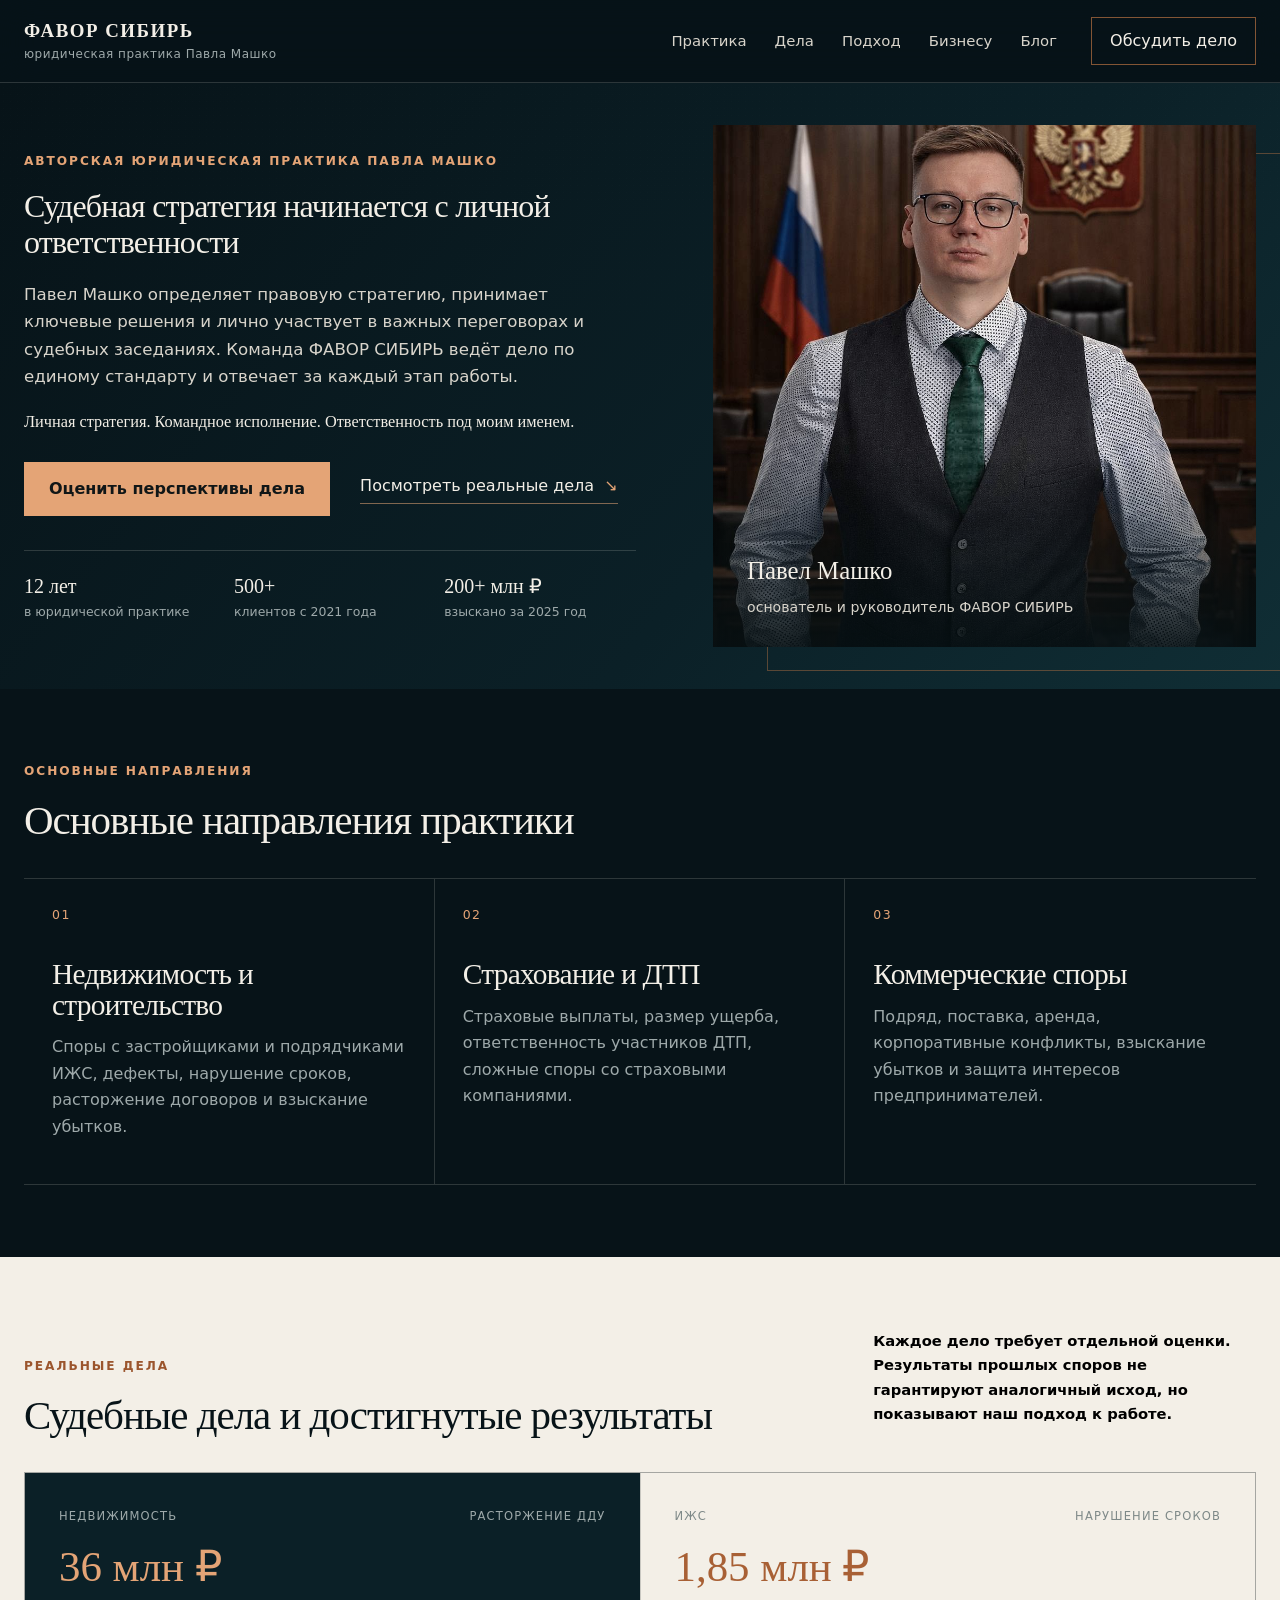
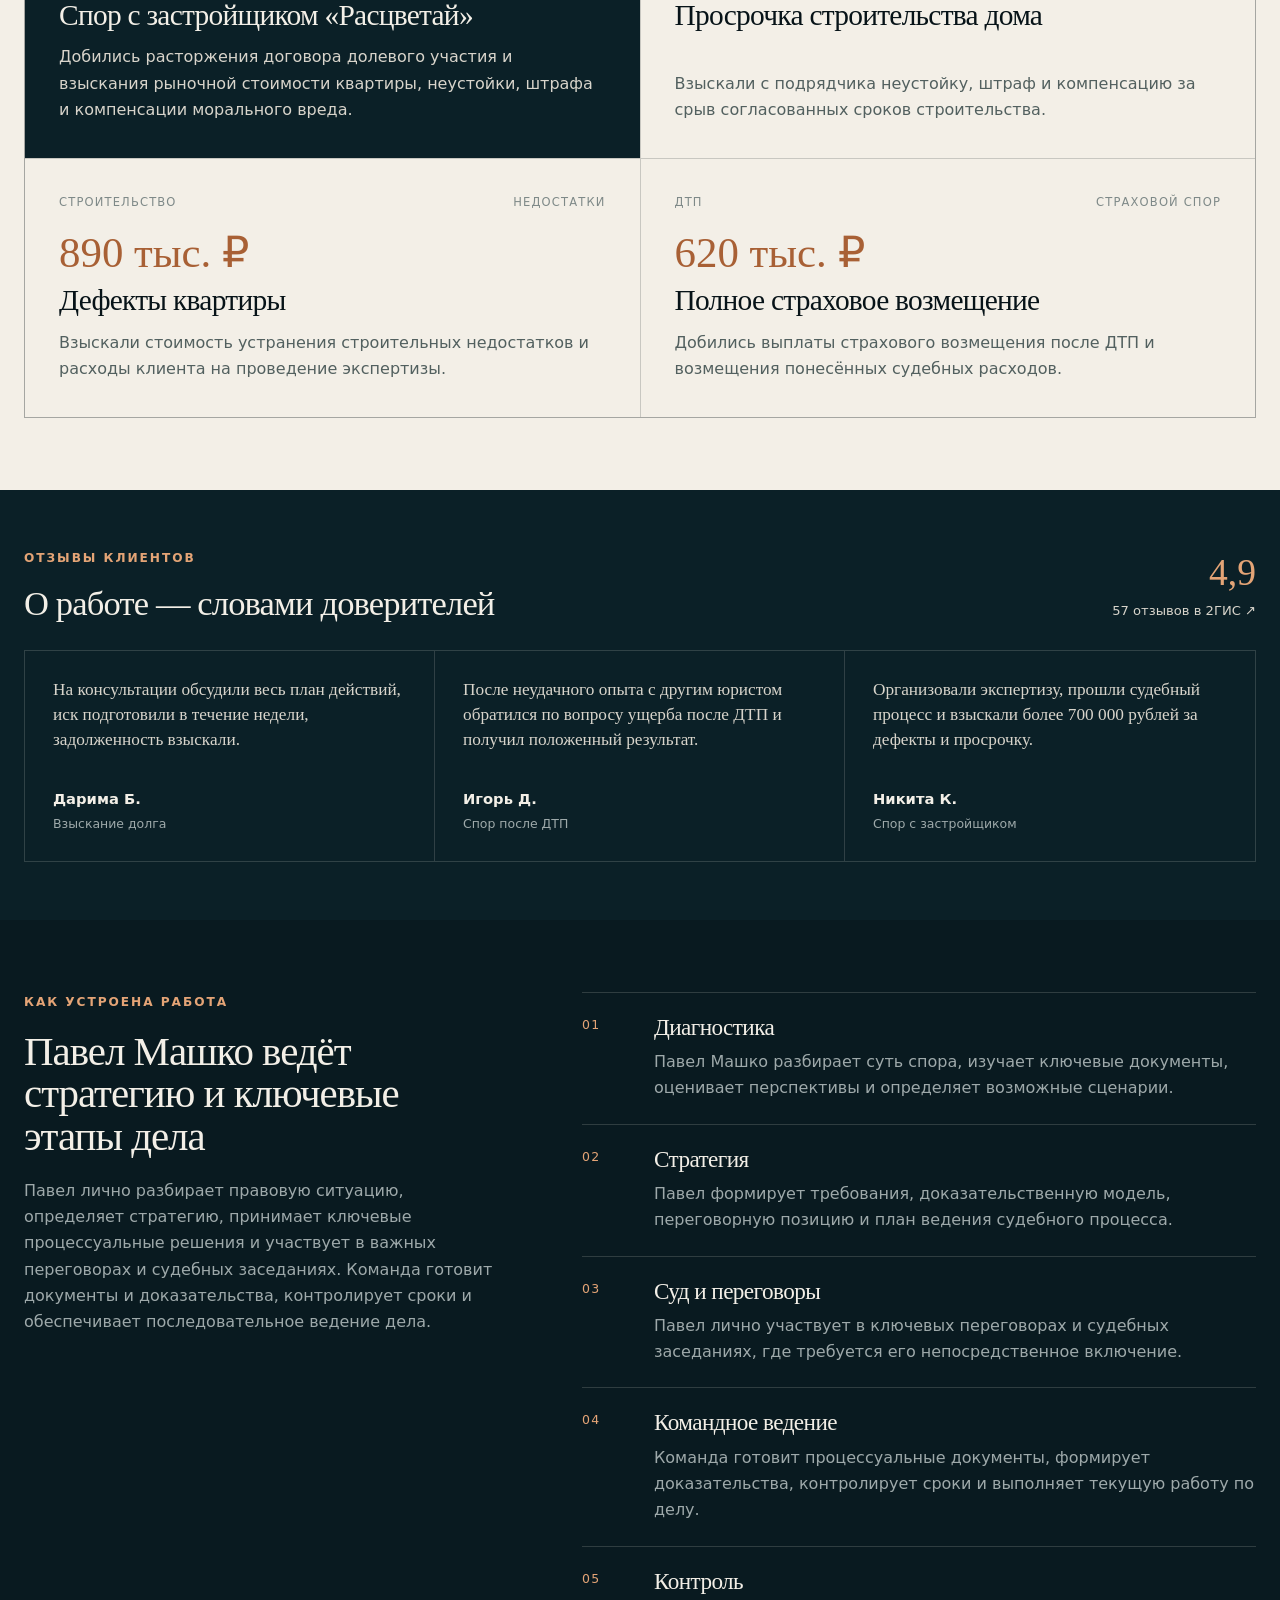
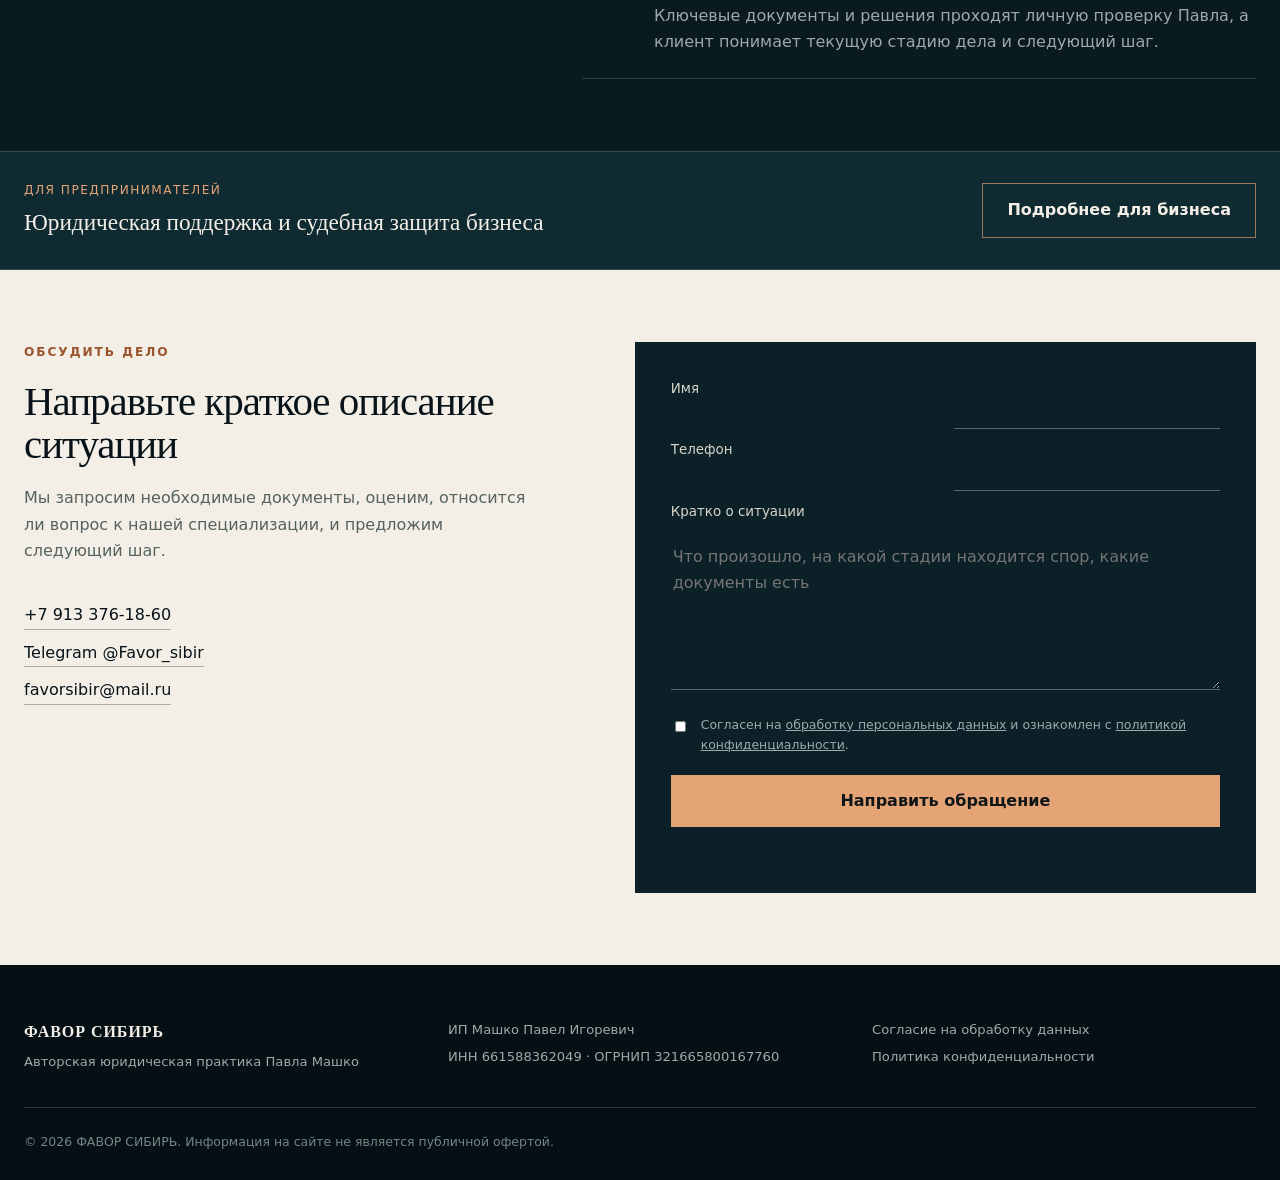
==== index.html @ e91eadd4 "Add files via upload" ====
<!doctype html>
<html lang="ru">
<head>
  <meta charset="utf-8">
  <meta name="viewport" content="width=device-width, initial-scale=1">
  <title>ФАВОР СИБИРЬ — авторская юридическая практика Павла Машко</title>
  <meta name="description" content="Авторская юридическая практика Павла Машко. Споры в сфере недвижимости и строительства, страхования и ДТП, коммерческие и арбитражные споры.">
  <meta name="theme-color" content="#081419">
  <link rel="icon" type="image/png" sizes="32x32" href="favicon-32x32.png">
  <link rel="stylesheet" href="styles.css?v=5">
</head>
<body>
  <a class="skip-link" href="#main">Перейти к содержанию</a>
  <header class="site-header" id="top">
    <div class="shell header-inner">
      <a class="brand" href="#top" aria-label="ФАВОР СИБИРЬ — на главную">
        <span class="brand-name">ФАВОР СИБИРЬ</span>
        <span class="brand-subtitle">юридическая практика Павла Машко</span>
      </a>
      <button class="menu-button" type="button" aria-expanded="false" aria-controls="site-nav">Меню</button>
      <nav class="site-nav" id="site-nav" aria-label="Основная навигация">
        <a href="#practice">Практика</a>
        <a href="#cases">Дела</a>
        <a href="#approach">Подход</a>
        <a href="business.html">Бизнесу</a>
        <a href="https://t.me/pavelmashko" target="_blank" rel="noreferrer">Блог</a>
      </nav>
      <a class="header-contact" href="#contact">Обсудить дело</a>
    </div>
  </header>

  <main id="main">
    <section class="hero">
      <div class="shell hero-grid">
        <div class="hero-copy reveal">
          <p class="eyebrow">Авторская юридическая практика Павла Машко</p>
          <h1>Судебная стратегия начинается с личной ответственности</h1>
          <p class="hero-lead">Павел Машко определяет правовую стратегию, принимает ключевые решения и лично участвует в важных переговорах и судебных заседаниях. Команда ФАВОР СИБИРЬ ведёт дело по единому стандарту и отвечает за каждый этап работы.</p>
          <p class="hero-formula">Личная стратегия. Командное исполнение. Ответственность под моим именем.</p>
          <div class="hero-actions">
            <a class="button button-primary" href="#contact">Оценить перспективы дела</a>
            <a class="text-link" href="#cases">Посмотреть реальные дела <span aria-hidden="true">↘</span></a>
          </div>
          <div class="hero-facts" aria-label="Показатели практики">
            <span><strong>12 лет</strong> в юридической практике</span>
            <span><strong>500+</strong> клиентов с 2021 года</span>
            <span><strong>200+ млн ₽</strong> взыскано за 2025 год</span>
          </div>
        </div>
        <figure class="hero-portrait reveal">
          <img src="assets/pavel-mashko.jpg" alt="Павел Машко в зале суда" width="1024" height="1536">
          <figcaption>
            <strong>Павел Машко</strong>
            <span>основатель и руководитель ФАВОР СИБИРЬ</span>
          </figcaption>
        </figure>
      </div>
    </section>

    <section class="section" id="practice">
      <div class="shell">
        <div class="section-heading reveal">
          <p class="eyebrow">Основные направления</p>
          <h2>Основные направления практики</h2>
        </div>
        <div class="practice-grid">
          <article class="practice-card reveal">
            <span class="card-number">01</span>
            <h3>Недвижимость и строительство</h3>
            <p>Споры с застройщиками и подрядчиками ИЖС, дефекты, нарушение сроков, расторжение договоров и взыскание убытков.</p>
          </article>
          <article class="practice-card reveal">
            <span class="card-number">02</span>
            <h3>Страхование и ДТП</h3>
            <p>Страховые выплаты, размер ущерба, ответственность участников ДТП, сложные споры со страховыми компаниями.</p>
          </article>
          <article class="practice-card reveal">
            <span class="card-number">03</span>
            <h3>Коммерческие споры</h3>
            <p>Подряд, поставка, аренда, корпоративные конфликты, взыскание убытков и защита интересов предпринимателей.</p>
          </article>
        </div>
      </div>
    </section>

    <section class="section cases-section" id="cases">
      <div class="shell">
        <div class="section-heading heading-row reveal">
          <div>
            <p class="eyebrow">Реальные дела</p>
            <h2>Судебные дела и достигнутые результаты</h2>
          </div>
          <p class="heading-note">Каждое дело требует отдельной оценки. Результаты прошлых споров не гарантируют аналогичный исход, но показывают наш подход к работе.</p>
        </div>
        <div class="cases-grid">
          <article class="case-card case-card-featured reveal">
            <div class="case-topline"><span>Недвижимость</span><span>Расторжение ДДУ</span></div>
            <div class="case-result">36 млн ₽</div>
            <h3>Спор с застройщиком «Расцветай»</h3>
            <p>Добились расторжения договора долевого участия и взыскания рыночной стоимости квартиры, неустойки, штрафа и компенсации морального вреда.</p>
          </article>
          <article class="case-card reveal">
            <div class="case-topline"><span>ИЖС</span><span>Нарушение сроков</span></div>
            <div class="case-result">1,85 млн ₽</div>
            <h3>Просрочка строительства дома</h3>
            <p>Взыскали с подрядчика неустойку, штраф и компенсацию за срыв согласованных сроков строительства.</p>
          </article>
          <article class="case-card reveal">
            <div class="case-topline"><span>Строительство</span><span>Недостатки</span></div>
            <div class="case-result">890 тыс. ₽</div>
            <h3>Дефекты квартиры</h3>
            <p>Взыскали стоимость устранения строительных недостатков и расходы клиента на проведение экспертизы.</p>
          </article>
          <article class="case-card reveal">
            <div class="case-topline"><span>ДТП</span><span>Страховой спор</span></div>
            <div class="case-result">620 тыс. ₽</div>
            <h3>Полное страховое возмещение</h3>
            <p>Добились выплаты страхового возмещения после ДТП и возмещения понесённых судебных расходов.</p>
          </article>
        </div>
      </div>
    </section>

    <section class="section reviews-section" id="reviews">
      <div class="shell">
        <div class="reviews-heading reveal">
          <div>
            <p class="eyebrow">Отзывы клиентов</p>
            <h2>О работе — словами доверителей</h2>
          </div>
          <a class="reviews-rating" href="https://2gis.ru/novosibirsk/firm/70000001056315569/tab/reviews" target="_blank" rel="noreferrer" aria-label="Посмотреть все отзывы о ФАВОР СИБИРЬ в 2ГИС">
            <strong>4,9</strong>
            <span>57 отзывов в 2ГИС ↗</span>
          </a>
        </div>
        <div class="reviews-grid">
          <article class="review-card reveal">
            <p>На консультации обсудили весь план действий, иск подготовили в течение недели, задолженность взыскали.</p>
            <footer><strong>Дарима Б.</strong><span>Взыскание долга</span></footer>
          </article>
          <article class="review-card reveal">
            <p>После неудачного опыта с другим юристом обратился по вопросу ущерба после ДТП и получил положенный результат.</p>
            <footer><strong>Игорь Д.</strong><span>Спор после ДТП</span></footer>
          </article>
          <article class="review-card reveal">
            <p>Организовали экспертизу, прошли судебный процесс и взыскали более 700 000 рублей за дефекты и просрочку.</p>
            <footer><strong>Никита К.</strong><span>Спор с застройщиком</span></footer>
          </article>
        </div>
      </div>
    </section>

    <section class="section approach-section" id="approach">
      <div class="shell approach-grid">
        <div class="section-heading sticky-heading reveal">
          <p class="eyebrow">Как устроена работа</p>
          <h2>Павел Машко ведёт стратегию и ключевые этапы дела</h2>
          <p>Павел лично разбирает правовую ситуацию, определяет стратегию, принимает ключевые процессуальные решения и участвует в важных переговорах и судебных заседаниях. Команда готовит документы и доказательства, контролирует сроки и обеспечивает последовательное ведение дела.</p>
        </div>
        <ol class="steps-list">
          <li class="reveal">
            <span>01</span>
            <div><h3>Диагностика</h3><p>Павел Машко разбирает суть спора, изучает ключевые документы, оценивает перспективы и определяет возможные сценарии.</p></div>
          </li>
          <li class="reveal">
            <span>02</span>
            <div><h3>Стратегия</h3><p>Павел формирует требования, доказательственную модель, переговорную позицию и план ведения судебного процесса.</p></div>
          </li>
          <li class="reveal">
            <span>03</span>
            <div><h3>Суд и переговоры</h3><p>Павел лично участвует в ключевых переговорах и судебных заседаниях, где требуется его непосредственное включение.</p></div>
          </li>
          <li class="reveal">
            <span>04</span>
            <div><h3>Командное ведение</h3><p>Команда готовит процессуальные документы, формирует доказательства, контролирует сроки и выполняет текущую работу по делу.</p></div>
          </li>
          <li class="reveal">
            <span>05</span>
            <div><h3>Контроль</h3><p>Ключевые документы и решения проходят личную проверку Павла, а клиент понимает текущую стадию дела и следующий шаг.</p></div>
          </li>
        </ol>
      </div>
    </section>

    <aside class="business-strip" id="business">
      <div class="shell business-strip-inner reveal">
        <div><span>Для предпринимателей</span><strong>Юридическая поддержка и судебная защита бизнеса</strong></div>
        <a class="button button-outline" href="business.html">Подробнее для бизнеса</a>
      </div>
    </aside>

    <section class="section contact-section" id="contact">
      <div class="shell contact-grid">
        <div class="contact-copy reveal">
          <p class="eyebrow">Обсудить дело</p>
          <h2>Направьте краткое описание ситуации</h2>
          <p>Мы запросим необходимые документы, оценим, относится ли вопрос к нашей специализации, и предложим следующий шаг.</p>
          <div class="direct-contacts">
            <a href="tel:+79133761860">+7 913 376-18-60</a>
            <a href="https://t.me/Favor_sibir" target="_blank" rel="noreferrer">Telegram @Favor_sibir</a>
            <a href="mailto:favorsibir@mail.ru">favorsibir@mail.ru</a>
          </div>
        </div>
        <form class="contact-form reveal" id="contact-form">
          <label for="name">Имя</label>
          <input id="name" name="name" autocomplete="name" required>
          <label for="phone">Телефон</label>
          <input id="phone" name="phone" type="tel" autocomplete="tel" required>
          <label for="message">Кратко о ситуации</label>
          <textarea id="message" name="message" rows="5" required placeholder="Что произошло, на какой стадии находится спор, какие документы есть"></textarea>
          <label class="consent"><input id="consent" type="checkbox" required><span>Согласен на <a href="privacy.html" target="_blank">обработку персональных данных</a> и ознакомлен с <a href="privacy2.html" target="_blank">политикой конфиденциальности</a>.</span></label>
          <button class="button button-primary" type="submit">Направить обращение</button>
          <p class="form-status" id="form-status" role="status" aria-live="polite"></p>
        </form>
      </div>
    </section>
  </main>

  <footer class="site-footer">
    <div class="shell footer-grid">
      <div><strong>ФАВОР СИБИРЬ</strong><span>Авторская юридическая практика Павла Машко</span></div>
      <div><span>ИП Машко Павел Игоревич</span><span>ИНН 661588362049 · ОГРНИП 321665800167760</span></div>
      <div><a href="privacy.html">Согласие на обработку данных</a><a href="privacy2.html">Политика конфиденциальности</a></div>
    </div>
    <div class="shell footer-bottom">© 2026 ФАВОР СИБИРЬ. Информация на сайте не является публичной офертой.</div>
  </footer>
  <script src="script.js"></script>
</body>
</html>
---- styles.css ----
:root {
  --ink: #071318;
  --ink-2: #0b2027;
  --panel: #102a31;
  --panel-soft: #14343c;
  --paper: #f3efe7;
  --paper-soft: #d8d4cb;
  --muted: #9ea9aa;
  --copper: #c77a45;
  --copper-light: #e4a476;
  --line: rgba(243, 239, 231, .16);
  --max: 1240px;
  --serif: Georgia, 'Times New Roman', serif;
  --sans: Inter, ui-sans-serif, system-ui, -apple-system, BlinkMacSystemFont, 'Segoe UI', sans-serif;
}

* { box-sizing: border-box; }
html { scroll-behavior: smooth; }
body {
  margin: 0;
  color: var(--paper);
  background: var(--ink);
  font-family: var(--sans);
  font-size: 16px;
  line-height: 1.65;
  -webkit-font-smoothing: antialiased;
}
body::before {
  content: '';
  position: fixed;
  inset: 0;
  pointer-events: none;
  opacity: .2;
  background-image: radial-gradient(rgba(255,255,255,.09) .6px, transparent .6px);
  background-size: 7px 7px;
  mask-image: linear-gradient(to bottom, black, transparent 60%);
}
a { color: inherit; }
img { display: block; max-width: 100%; }
button, input, textarea { font: inherit; }
.shell { width: min(var(--max), calc(100% - 48px)); margin-inline: auto; }
.skip-link { position: fixed; left: 16px; top: -60px; z-index: 100; background: var(--paper); color: var(--ink); padding: 10px 14px; }
.skip-link:focus { top: 16px; }

.site-header {
  position: sticky;
  top: 0;
  z-index: 50;
  background: rgba(7, 19, 24, .88);
  border-bottom: 1px solid var(--line);
  backdrop-filter: blur(18px);
}
.header-inner { min-height: 82px; display: flex; align-items: center; gap: 34px; }
.brand { display: grid; text-decoration: none; line-height: 1.1; margin-right: auto; }
.brand-name { font-family: var(--serif); font-size: 1.18rem; font-weight: 700; letter-spacing: .08em; }
.brand-subtitle { margin-top: 7px; color: var(--muted); font-size: .75rem; letter-spacing: .04em; }
.site-nav { display: flex; align-items: center; gap: 28px; }
.site-nav a { color: var(--paper-soft); text-decoration: none; font-size: .93rem; transition: color .2s ease; }
.site-nav a:hover, .site-nav a:focus-visible { color: var(--copper-light); }
.header-contact { text-decoration: none; color: var(--paper); border: 1px solid rgba(199,122,69,.65); padding: 10px 18px; transition: background .2s ease; }
.header-contact:hover { background: var(--copper); }
.menu-button { display: none; border: 1px solid var(--line); color: var(--paper); background: transparent; padding: 8px 12px; }

.hero { padding: 42px 0; overflow: hidden; background: linear-gradient(130deg, #071318 0%, #0b2027 62%, #102e35 100%); }
.hero-grid { display: grid; grid-template-columns: minmax(0, 1.06fr) minmax(370px, .94fr); gap: clamp(42px, 6vw, 84px); align-items: center; }
.hero-copy { padding: 22px 0; }
.eyebrow { margin: 0 0 18px; color: var(--copper-light); font-size: .76rem; font-weight: 700; letter-spacing: .16em; text-transform: uppercase; }
h1, h2, h3 { margin-top: 0; font-family: var(--serif); font-weight: 500; line-height: 1.04; letter-spacing: -.025em; }
h1 { margin-bottom: 20px; font-size: clamp(1.95rem, 2.5vw, 2.6rem); line-height: 1.12; max-width: 650px; }
h2 { margin-bottom: 20px; font-size: clamp(2rem, 3.2vw, 3.25rem); }
h3 { margin-bottom: 14px; font-size: clamp(1.55rem, 2.3vw, 2.15rem); }
p { margin-top: 0; }
.hero-lead { max-width: 680px; margin-bottom: 18px; color: var(--paper-soft); font-size: 1.04rem; }
.hero-formula { max-width: 680px; margin-bottom: 26px; color: var(--paper); font-family: var(--serif); font-size: 1.02rem; }
.hero-actions { display: flex; align-items: center; gap: 30px; flex-wrap: wrap; }
.button { display: inline-flex; align-items: center; justify-content: center; min-height: 52px; padding: 13px 24px; border: 1px solid transparent; text-decoration: none; font-weight: 700; cursor: pointer; transition: transform .2s ease, background .2s ease, border-color .2s ease; }
.button:hover { transform: translateY(-2px); }
.button-primary { color: #101617; background: var(--copper-light); }
.button-primary:hover { background: #f0b88e; }
.text-link { display: inline-flex; align-items: center; gap: 10px; color: var(--paper); text-decoration: none; border-bottom: 1px solid rgba(228,164,118,.55); padding-bottom: 4px; }
.text-link span { color: var(--copper-light); }
.hero-portrait { position: relative; margin: 0; min-height: 520px; height: 58vh; max-height: 620px; }
.hero-portrait::before { content: ''; position: absolute; inset: 28px -30px -24px 54px; border: 1px solid rgba(199,122,69,.42); }
.hero-portrait img { position: absolute; inset: 0; width: 100%; height: 100%; object-fit: cover; object-position: center 18%; filter: saturate(.82) contrast(1.03); }
.hero-portrait::after { content: ''; position: absolute; inset: 0; background: linear-gradient(to top, rgba(5,15,18,.9), transparent 38%); }
.hero-portrait figcaption { position: absolute; z-index: 2; left: 34px; right: 34px; bottom: 28px; display: grid; gap: 4px; }
.hero-portrait figcaption strong { font-family: var(--serif); font-size: 1.55rem; font-weight: 500; }
.hero-portrait figcaption span { color: var(--paper-soft); font-size: .88rem; }
.hero-facts { display: grid; grid-template-columns: repeat(3, 1fr); gap: 18px; margin-top: 34px; padding-top: 22px; border-top: 1px solid var(--line); }
.hero-facts span { color: var(--muted); font-size: .78rem; line-height: 1.35; }
.hero-facts strong { display: block; margin-bottom: 4px; color: var(--paper); font-family: var(--serif); font-size: 1.25rem; font-weight: 500; }
.evidence-bar { position: relative; z-index: 3; display: grid; grid-template-columns: repeat(4, 1fr); border-top: 1px solid var(--line); border-bottom: 1px solid var(--line); background: rgba(7,19,24,.75); }
.evidence-bar div { padding: 26px 28px; border-right: 1px solid var(--line); }
.evidence-bar div:last-child { border-right: 0; }
.evidence-bar strong, .evidence-bar span { display: block; }
.evidence-bar strong { margin-bottom: 5px; color: var(--paper); font-family: var(--serif); font-size: 1.5rem; font-weight: 500; }
.evidence-bar span { color: var(--muted); font-size: .84rem; }

.section { padding: 72px 0; scroll-margin-top: 80px; }
.section-heading { max-width: 850px; margin-bottom: 36px; }
.section-heading > p:last-child { max-width: 670px; color: var(--paper-soft); }
.practice-grid { display: grid; grid-template-columns: repeat(3, 1fr); border-top: 1px solid var(--line); border-bottom: 1px solid var(--line); }
.practice-card { min-height: 235px; padding: 26px 28px 28px; border-right: 1px solid var(--line); }
.practice-card:last-child { border-right: 0; }
.practice-card:hover { background: rgba(20,52,60,.46); }
.card-number { display: block; margin-bottom: 34px; color: var(--copper-light); font-size: .78rem; letter-spacing: .12em; }
.practice-card p { color: var(--muted); }

.cases-section { background: var(--paper); color: var(--ink); }
.cases-section .eyebrow { color: #9b552d; }
.heading-row { max-width: none; display: grid; grid-template-columns: 1.35fr .65fr; gap: 54px; align-items: end; }
.heading-row h2 { margin-bottom: 0; }
.cases-section .heading-row p.heading-note {
  margin-bottom: 10px;
  color: #000 !important;
  opacity: 1;
  font-size: .92rem;
  font-weight: 600;
}
.cases-grid { display: grid; grid-template-columns: repeat(2, 1fr); gap: 1px; background: rgba(7,19,24,.18); border: 1px solid rgba(7,19,24,.18); }
.case-card { min-height: 250px; padding: 34px; background: var(--paper); color: var(--ink); display: flex; flex-direction: column; }
.case-card-featured { background: var(--ink-2); color: var(--paper); }
.case-topline { display: flex; justify-content: space-between; gap: 18px; margin-bottom: 21px; color: #7e8988; font-size: .72rem; letter-spacing: .1em; text-transform: uppercase; }
.case-card-featured .case-topline { color: var(--muted); }
.case-result { margin-bottom: 12px; color: #a86035; font-family: var(--serif); font-size: clamp(2.15rem, 3.35vw, 3.5rem); line-height: .95; }
.case-card-featured .case-result { color: var(--copper-light); }
.case-card h3 { max-width: 520px; }
.case-card p { max-width: 620px; margin-top: auto; margin-bottom: 0; color: #52605f; }
.case-card-featured p { color: var(--paper-soft); }

.reviews-section { padding: 58px 0; background: var(--ink-2); }
.reviews-heading { display: flex; align-items: end; justify-content: space-between; gap: 40px; margin-bottom: 28px; }
.reviews-heading h2 { margin-bottom: 0; font-size: clamp(1.9rem, 2.7vw, 2.75rem); }
.reviews-rating { flex: 0 0 auto; display: grid; justify-items: end; text-decoration: none; }
.reviews-rating strong { color: var(--copper-light); font-family: var(--serif); font-size: 2.35rem; font-weight: 500; line-height: 1; }
.reviews-rating span { margin-top: 8px; color: var(--paper-soft); font-size: .82rem; }
.reviews-grid { display: grid; grid-template-columns: repeat(3, 1fr); border: 1px solid var(--line); }
.review-card { min-height: 210px; display: flex; flex-direction: column; padding: 26px 28px; border-right: 1px solid var(--line); }
.review-card:last-child { border-right: 0; }
.review-card > p { margin-bottom: 28px; color: var(--paper-soft); font-family: var(--serif); font-size: 1.08rem; line-height: 1.45; }
.review-card footer { display: grid; gap: 3px; margin-top: auto; }
.review-card footer strong { font-size: .92rem; }
.review-card footer span { color: var(--muted); font-size: .78rem; }

.approach-section { background: #091a20; }
.approach-grid { display: grid; grid-template-columns: .82fr 1.18fr; gap: clamp(50px, 7vw, 100px); align-items: start; }
.sticky-heading { position: sticky; top: 130px; margin-bottom: 0; }
.sticky-heading p:last-child { color: var(--muted); }
.steps-list { list-style: none; margin: 0; padding: 0; border-top: 1px solid var(--line); }
.steps-list li { display: grid; grid-template-columns: 52px 1fr; gap: 20px; padding: 22px 0; border-bottom: 1px solid var(--line); }
.steps-list > li > span { color: var(--copper-light); font-size: .78rem; letter-spacing: .1em; }
.steps-list h3 { margin-bottom: 10px; }
.steps-list p { margin-bottom: 0; color: var(--muted); }
.steps-list h3 { font-size: 1.45rem; }

.business-strip { border-top: 1px solid var(--line); border-bottom: 1px solid var(--line); background: var(--panel); }
.business-strip-inner { display: flex; align-items: center; justify-content: space-between; gap: 34px; padding-block: 28px; }
.business-strip-inner > div { display: grid; gap: 3px; }
.business-strip-inner span { color: var(--copper-light); font-size: .76rem; letter-spacing: .12em; text-transform: uppercase; }
.business-strip-inner strong { font-family: var(--serif); font-size: 1.45rem; font-weight: 500; }
.button-outline { border-color: rgba(228,164,118,.65); color: var(--paper); background: transparent; }
.button-outline:hover { background: var(--copper); }

.standards-section { padding-top: 0; background: #091a20; }
.standards-card { display: grid; grid-template-columns: 1fr 1fr; gap: 80px; padding: 64px; background: var(--copper); color: #111a1b; }
.standards-card .eyebrow { color: #422213; }
.standards-card h2 { margin-bottom: 0; font-size: clamp(2.3rem, 3.8vw, 4.1rem); }
.standards-list p { display: grid; grid-template-columns: 44px 1fr; gap: 18px; padding: 20px 0; margin: 0; border-bottom: 1px solid rgba(17,26,27,.28); }
.standards-list span { font-size: .76rem; font-weight: 800; }

.business-preview { background: linear-gradient(115deg, #102a31, #071318); }
.business-grid { display: grid; grid-template-columns: 1fr 1fr; gap: 90px; align-items: end; }
.business-grid h2 { margin-bottom: 0; }
.business-grid p { color: var(--paper-soft); font-size: 1.08rem; }
.business-grid .text-link { margin-top: 16px; }

.fee-section { border-bottom: 1px solid var(--line); }
.fee-grid { display: grid; grid-template-columns: .8fr 1.2fr; gap: 100px; }
.fee-grid .section-heading { margin-bottom: 0; }
.fee-copy { max-width: 700px; color: var(--paper-soft); font-size: 1.08rem; }
.fee-copy .muted { color: var(--muted); font-size: .94rem; }

.contact-section { background: var(--paper); color: var(--ink); }
.contact-section .eyebrow { color: #9b552d; }
.contact-grid { display: grid; grid-template-columns: .9fr 1.1fr; gap: clamp(50px, 8vw, 110px); }
.contact-copy > p:not(.eyebrow) { max-width: 520px; color: #566260; }
.direct-contacts { display: grid; gap: 10px; margin-top: 38px; }
.direct-contacts a { width: fit-content; text-decoration: none; border-bottom: 1px solid rgba(7,19,24,.3); }
.contact-form { display: grid; grid-template-columns: 1fr 1fr; gap: 10px 18px; padding: 36px; color: var(--paper); background: var(--ink-2); }
.contact-form label { font-size: .84rem; color: var(--paper-soft); }
.contact-form label[for='message'], .contact-form textarea, .consent, .contact-form button, .form-status { grid-column: 1 / -1; }
.contact-form input:not([type='checkbox']), .contact-form textarea { width: 100%; color: var(--paper); background: transparent; border: 0; border-bottom: 1px solid rgba(243,239,231,.34); border-radius: 0; padding: 11px 2px 13px; outline: none; }
.contact-form input:focus, .contact-form textarea:focus { border-color: var(--copper-light); }
.contact-form textarea { resize: vertical; }
.consent { display: grid; grid-template-columns: 18px 1fr; gap: 12px; align-items: start; margin: 15px 0 9px; }
.consent input { margin-top: 5px; accent-color: var(--copper); }
.consent span { color: var(--muted); font-size: .78rem; }
.contact-form .button { border: 0; }
.form-status { min-height: 1.4em; margin: 0; color: var(--copper-light); font-size: .86rem; }

.site-footer { padding: 54px 0 28px; background: #041014; }
.footer-grid { display: grid; grid-template-columns: 1fr 1fr 1fr; gap: 40px; padding-bottom: 34px; }
.footer-grid > div { display: grid; align-content: start; gap: 6px; }
.footer-grid strong { font-family: var(--serif); letter-spacing: .06em; }
.footer-grid span, .footer-grid a { color: var(--muted); font-size: .82rem; text-decoration: none; }
.footer-grid a:hover { color: var(--paper); }
.footer-bottom { padding-top: 24px; border-top: 1px solid var(--line); color: #778486; font-size: .78rem; }

.business-hero { padding: 42px 0; overflow: hidden; background: linear-gradient(135deg, #071318, #12353d); }
.business-hero-grid { display: grid; grid-template-columns: minmax(0, 1.06fr) minmax(370px, .94fr); gap: clamp(42px, 6vw, 84px); align-items: center; }
.business-hero-copy { padding: 22px 0; }
.business-hero .section-heading { max-width: 720px; margin-bottom: 28px; }
.business-hero .section-heading p:last-child { font-size: 1.13rem; }
.business-portrait img { object-position: center 22%; }
.business-services { display: grid; grid-template-columns: repeat(2, 1fr); gap: 1px; background: var(--line); border: 1px solid var(--line); }
.business-service { padding: 34px; min-height: 250px; background: var(--ink); }
.business-service p { color: var(--muted); }
.business-service .card-number { margin-bottom: 42px; }
.business-conditions { display: grid; grid-template-columns: .8fr 1.2fr; gap: 90px; }
.business-conditions-list { display: grid; gap: 1px; background: var(--line); }
.business-conditions-list p { margin: 0; padding: 23px 26px; background: var(--panel); color: var(--paper-soft); }

.reveal { opacity: 0; transform: translateY(18px); transition: opacity .6s ease, transform .6s ease; }
.reveal.visible { opacity: 1; transform: none; }
@media (prefers-reduced-motion: reduce) {
  html { scroll-behavior: auto; }
  .reveal { opacity: 1; transform: none; transition: none; }
  .button { transition: none; }
}

@media (max-width: 1040px) {
  .site-nav { position: absolute; left: 24px; right: 24px; top: 82px; display: none; padding: 20px; background: var(--ink-2); border: 1px solid var(--line); flex-direction: column; align-items: flex-start; }
  .site-nav.open { display: flex; }
  .menu-button { display: inline-flex; }
  .header-contact { display: none; }
  .hero-grid, .business-hero-grid { grid-template-columns: 1fr .76fr; gap: 48px; }
  .hero-portrait { min-height: 500px; height: 56vh; }
  .evidence-bar { grid-template-columns: repeat(2, 1fr); }
  .evidence-bar div:nth-child(2) { border-right: 0; }
  .evidence-bar div:nth-child(-n+2) { border-bottom: 1px solid var(--line); }
  .standards-card { gap: 50px; padding: 48px; }
}

@media (max-width: 780px) {
  .shell { width: min(100% - 32px, var(--max)); }
  .header-inner { min-height: 72px; }
  .site-nav { top: 72px; left: 16px; right: 16px; }
  .brand-subtitle { display: none; }
  .hero { padding: 24px 0 38px; }
  .hero-grid, .business-hero-grid, .approach-grid, .business-grid, .fee-grid, .contact-grid, .standards-card, .heading-row, .business-conditions { grid-template-columns: 1fr; }
  .hero-copy { padding: 28px 0 12px; }
  .business-hero { padding: 24px 0 38px; }
  .business-hero-copy { padding: 28px 0 12px; }
  h1 { font-size: clamp(1.85rem, 7.5vw, 2.3rem); }
  .hero-portrait { min-height: 520px; height: 68vh; margin-top: 12px; }
  .hero-portrait::before { inset: 32px -10px -26px 34px; }
  .section { padding: 60px 0; }
  .practice-grid { grid-template-columns: 1fr; }
  .practice-card { min-height: auto; border-right: 0; border-bottom: 1px solid var(--line); }
  .practice-card:last-child { border-bottom: 0; }
  .card-number { margin-bottom: 38px; }
  .heading-row { gap: 18px; }
  .cases-grid { grid-template-columns: 1fr; }
  .case-card { min-height: 0; padding: 24px; }
  .reviews-heading { align-items: flex-start; flex-direction: column; gap: 18px; }
  .reviews-rating { justify-items: start; }
  .reviews-grid { grid-template-columns: 1fr; }
  .review-card { min-height: auto; border-right: 0; border-bottom: 1px solid var(--line); }
  .review-card:last-child { border-bottom: 0; }
  .sticky-heading { position: static; }
  .standards-card { gap: 34px; padding: 34px 26px; }
  .business-grid, .fee-grid { gap: 34px; }
  .contact-grid { gap: 46px; }
  .business-strip-inner { align-items: flex-start; flex-direction: column; }
  .footer-grid { grid-template-columns: 1fr; gap: 26px; }
  .business-services { grid-template-columns: 1fr; }
}

@media (max-width: 520px) {
  .hero-actions { align-items: stretch; flex-direction: column; gap: 20px; }
  .button { width: 100%; }
  .text-link { width: fit-content; }
  .hero-portrait { min-height: 460px; height: 64vh; }
  .hero-portrait figcaption { left: 22px; right: 22px; bottom: 20px; }
  .evidence-bar { grid-template-columns: 1fr; }
  .evidence-bar div { border-right: 0; border-bottom: 1px solid var(--line); }
  .evidence-bar div:last-child { border-bottom: 0; }
  .hero-facts { grid-template-columns: 1fr; gap: 12px; }
  .hero-facts span { padding-bottom: 10px; border-bottom: 1px solid var(--line); }
  .hero-facts span:last-child { border-bottom: 0; }
  .contact-form { grid-template-columns: 1fr; padding: 26px 20px; }
  .contact-form label, .contact-form input, .contact-form textarea { grid-column: 1 / -1; }
}
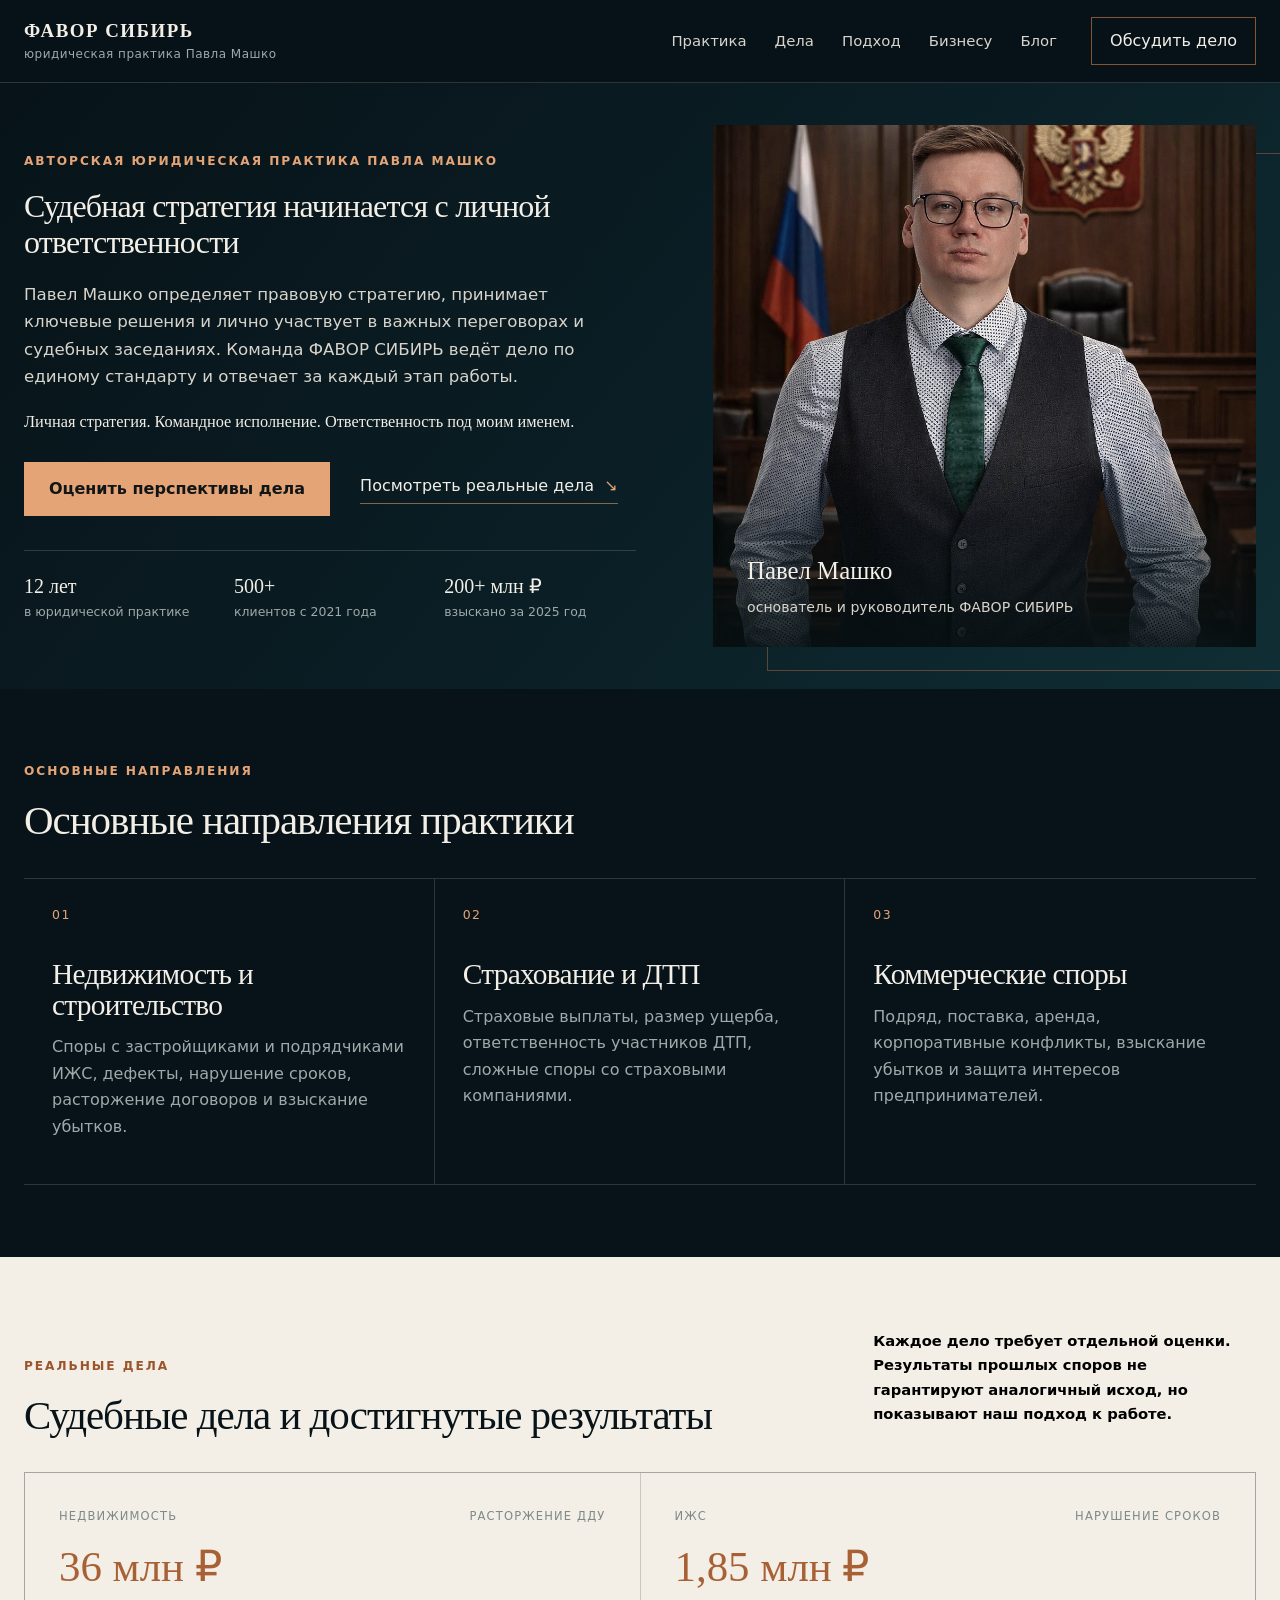
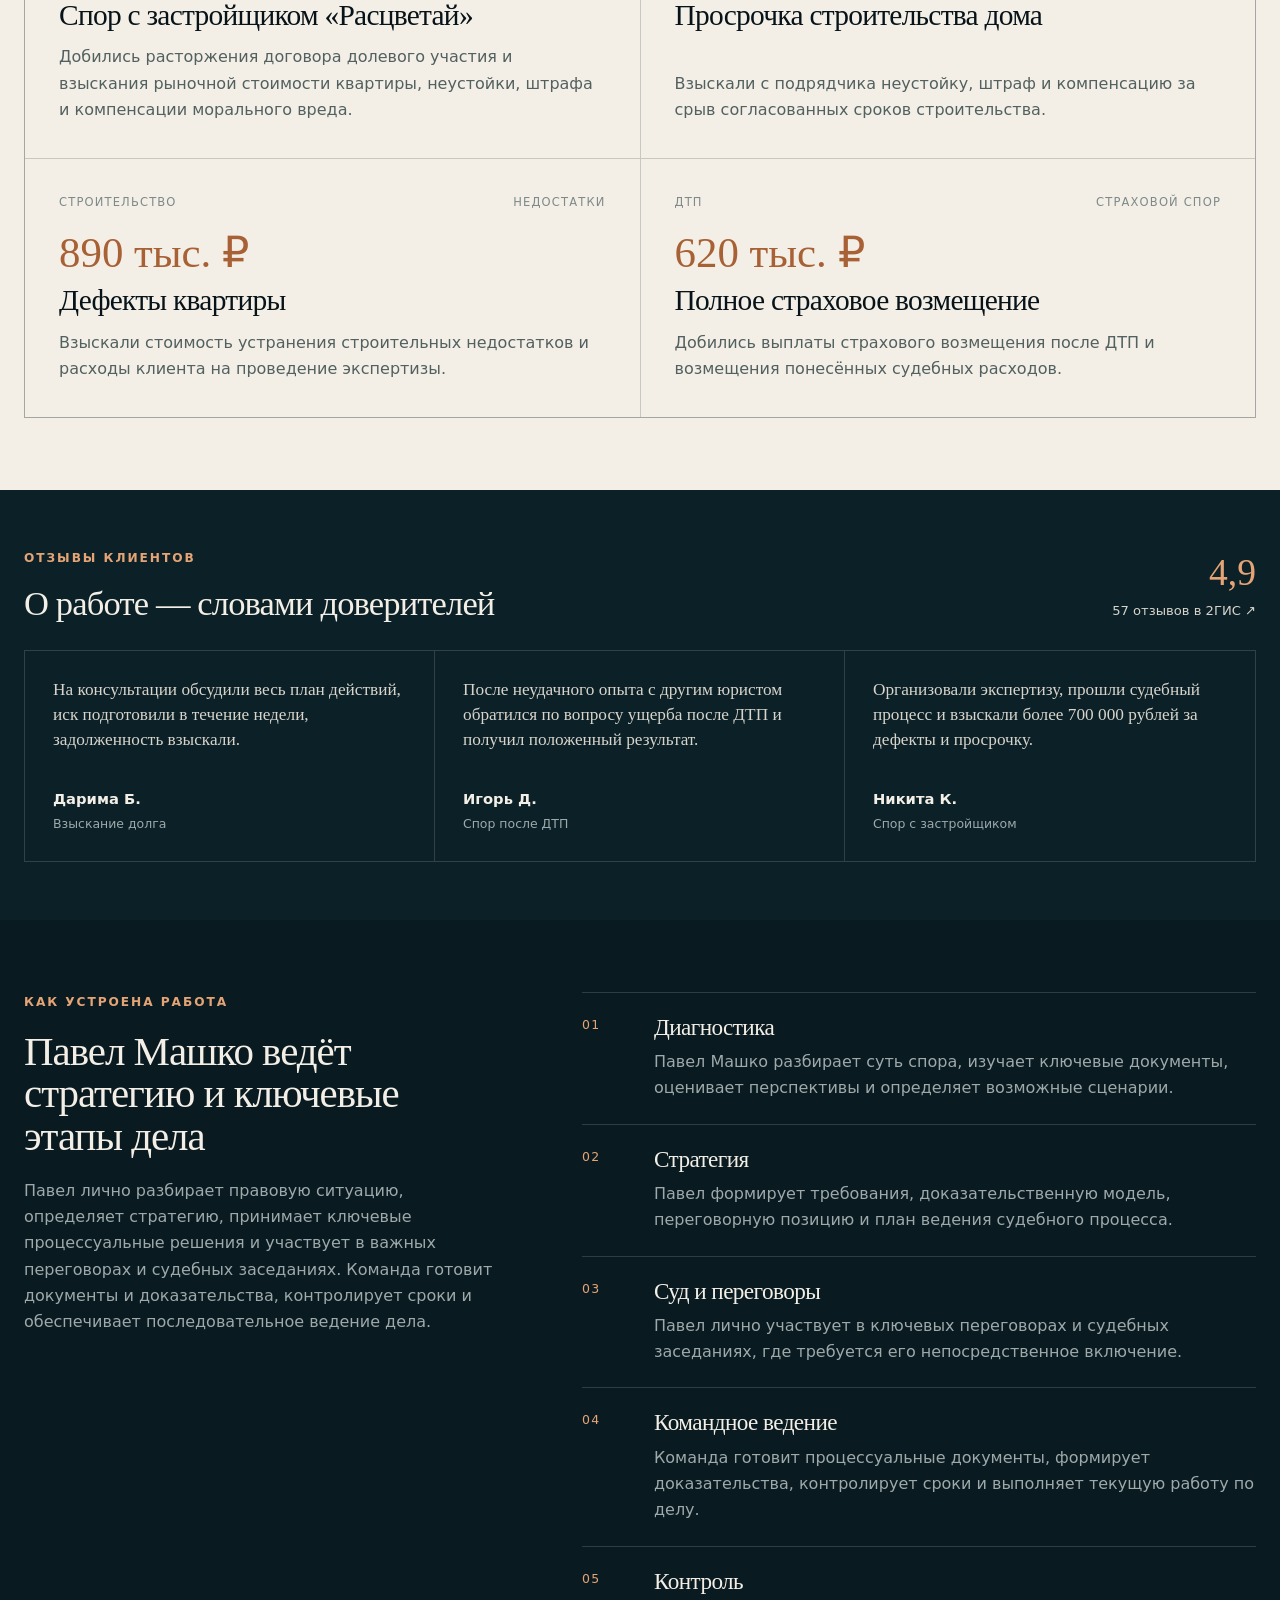
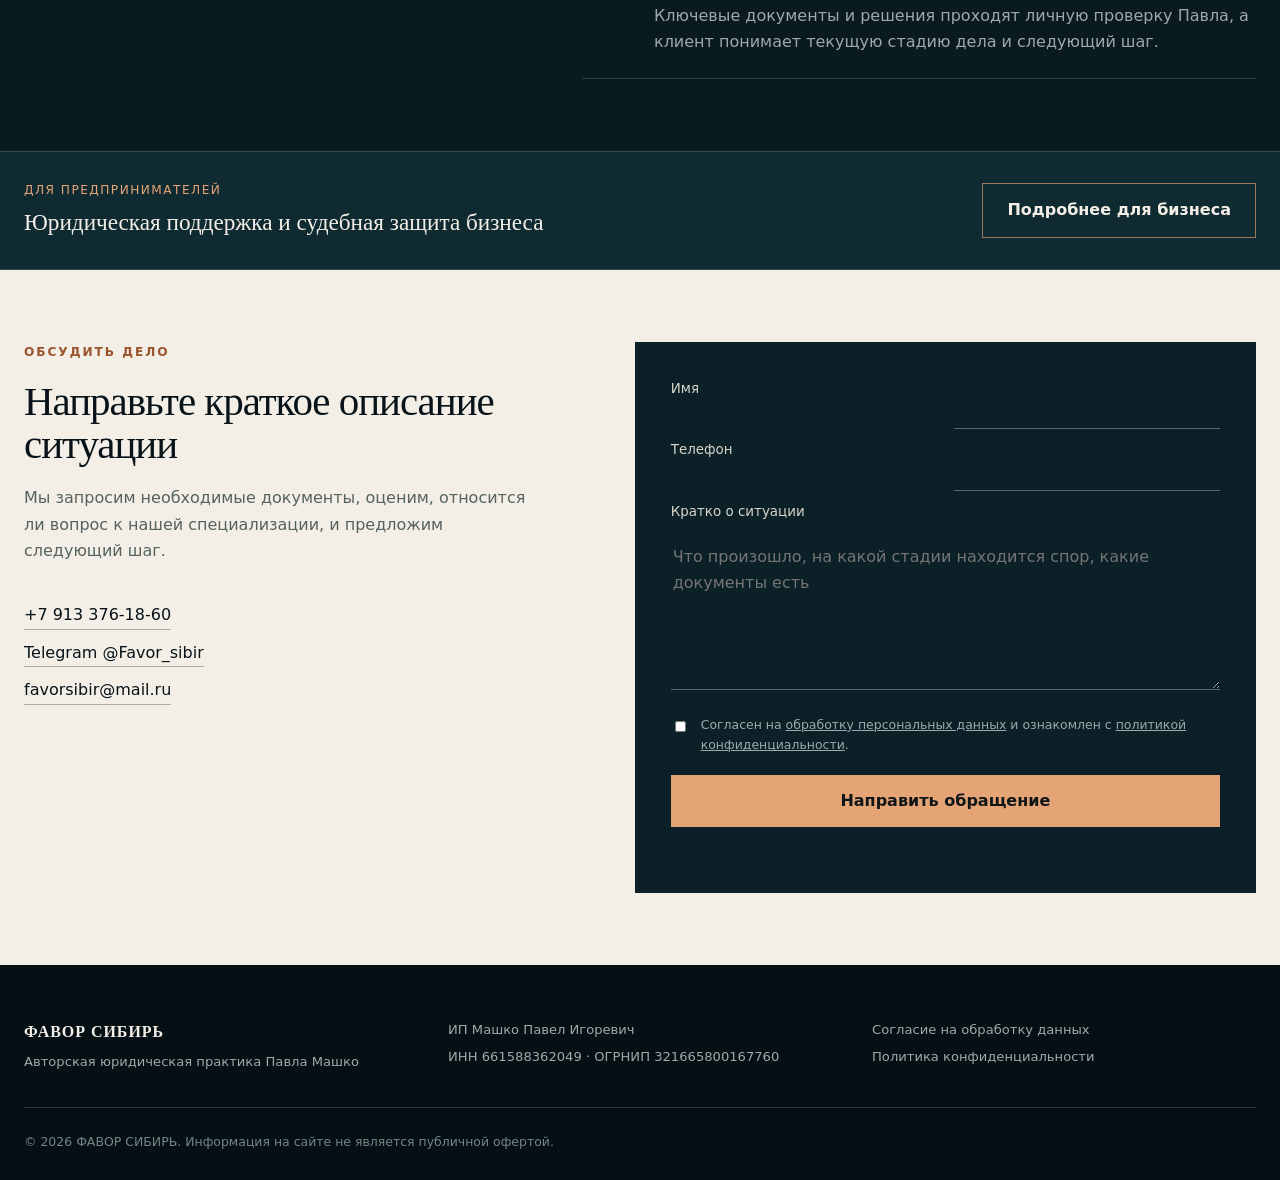
==== commit e4e25952: "Add files via upload" ====
--- a/index.html
+++ b/index.html
@@ -7,7 +7,7 @@
   <meta name="description" content="Авторская юридическая практика Павла Машко. Споры в сфере недвижимости и строительства, страхования и ДТП, коммерческие и арбитражные споры.">
   <meta name="theme-color" content="#081419">
   <link rel="icon" type="image/png" sizes="32x32" href="favicon-32x32.png">
-  <link rel="stylesheet" href="styles.css?v=5">
+  <link rel="stylesheet" href="styles.css?v=6">
 </head>
 <body>
   <a class="skip-link" href="#main">Перейти к содержанию</a>
@@ -93,7 +93,7 @@
           <p class="heading-note">Каждое дело требует отдельной оценки. Результаты прошлых споров не гарантируют аналогичный исход, но показывают наш подход к работе.</p>
         </div>
         <div class="cases-grid">
-          <article class="case-card case-card-featured reveal">
+          <article class="case-card reveal">
             <div class="case-topline"><span>Недвижимость</span><span>Расторжение ДДУ</span></div>
             <div class="case-result">36 млн ₽</div>
             <h3>Спор с застройщиком «Расцветай»</h3>
--- a/styles.css
+++ b/styles.css
@@ -119,14 +119,10 @@
 }
 .cases-grid { display: grid; grid-template-columns: repeat(2, 1fr); gap: 1px; background: rgba(7,19,24,.18); border: 1px solid rgba(7,19,24,.18); }
 .case-card { min-height: 250px; padding: 34px; background: var(--paper); color: var(--ink); display: flex; flex-direction: column; }
-.case-card-featured { background: var(--ink-2); color: var(--paper); }
 .case-topline { display: flex; justify-content: space-between; gap: 18px; margin-bottom: 21px; color: #7e8988; font-size: .72rem; letter-spacing: .1em; text-transform: uppercase; }
-.case-card-featured .case-topline { color: var(--muted); }
 .case-result { margin-bottom: 12px; color: #a86035; font-family: var(--serif); font-size: clamp(2.15rem, 3.35vw, 3.5rem); line-height: .95; }
-.case-card-featured .case-result { color: var(--copper-light); }
 .case-card h3 { max-width: 520px; }
 .case-card p { max-width: 620px; margin-top: auto; margin-bottom: 0; color: #52605f; }
-.case-card-featured p { color: var(--paper-soft); }
 
 .reviews-section { padding: 58px 0; background: var(--ink-2); }
 .reviews-heading { display: flex; align-items: end; justify-content: space-between; gap: 40px; margin-bottom: 28px; }
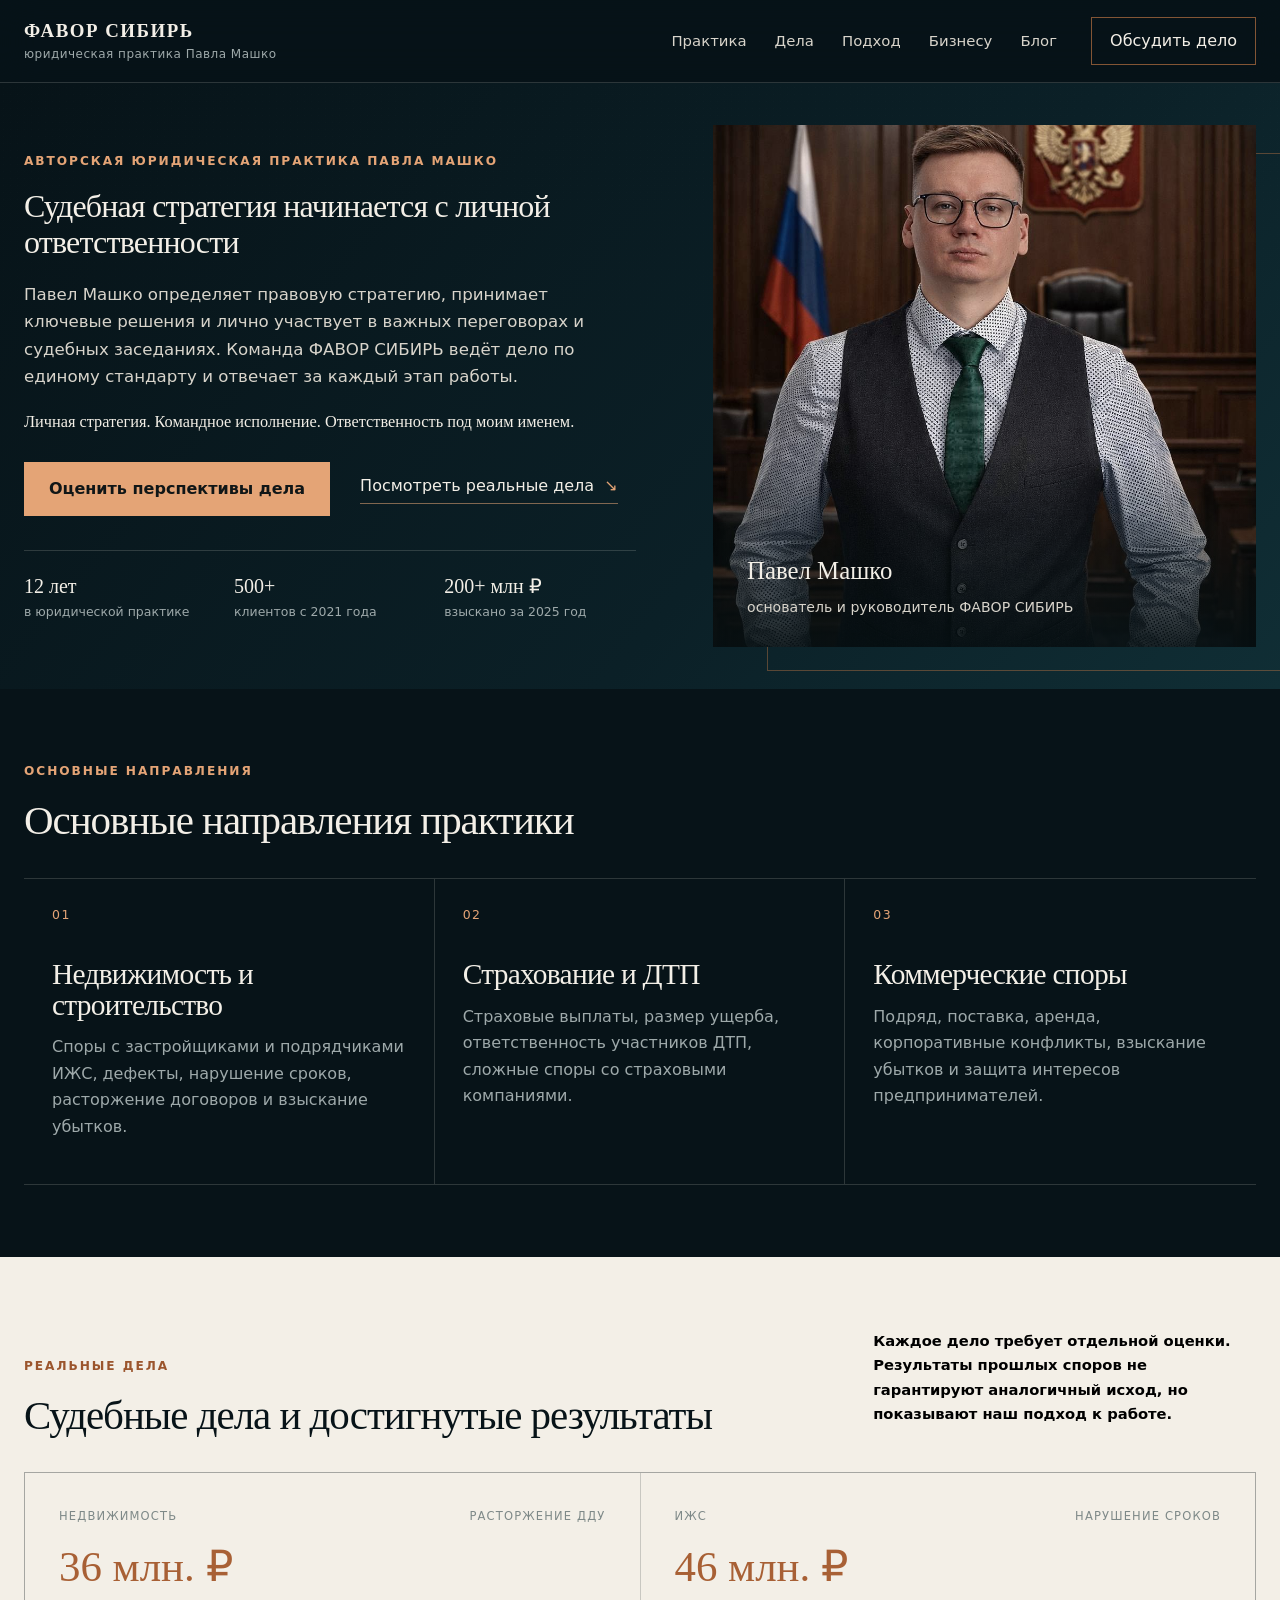
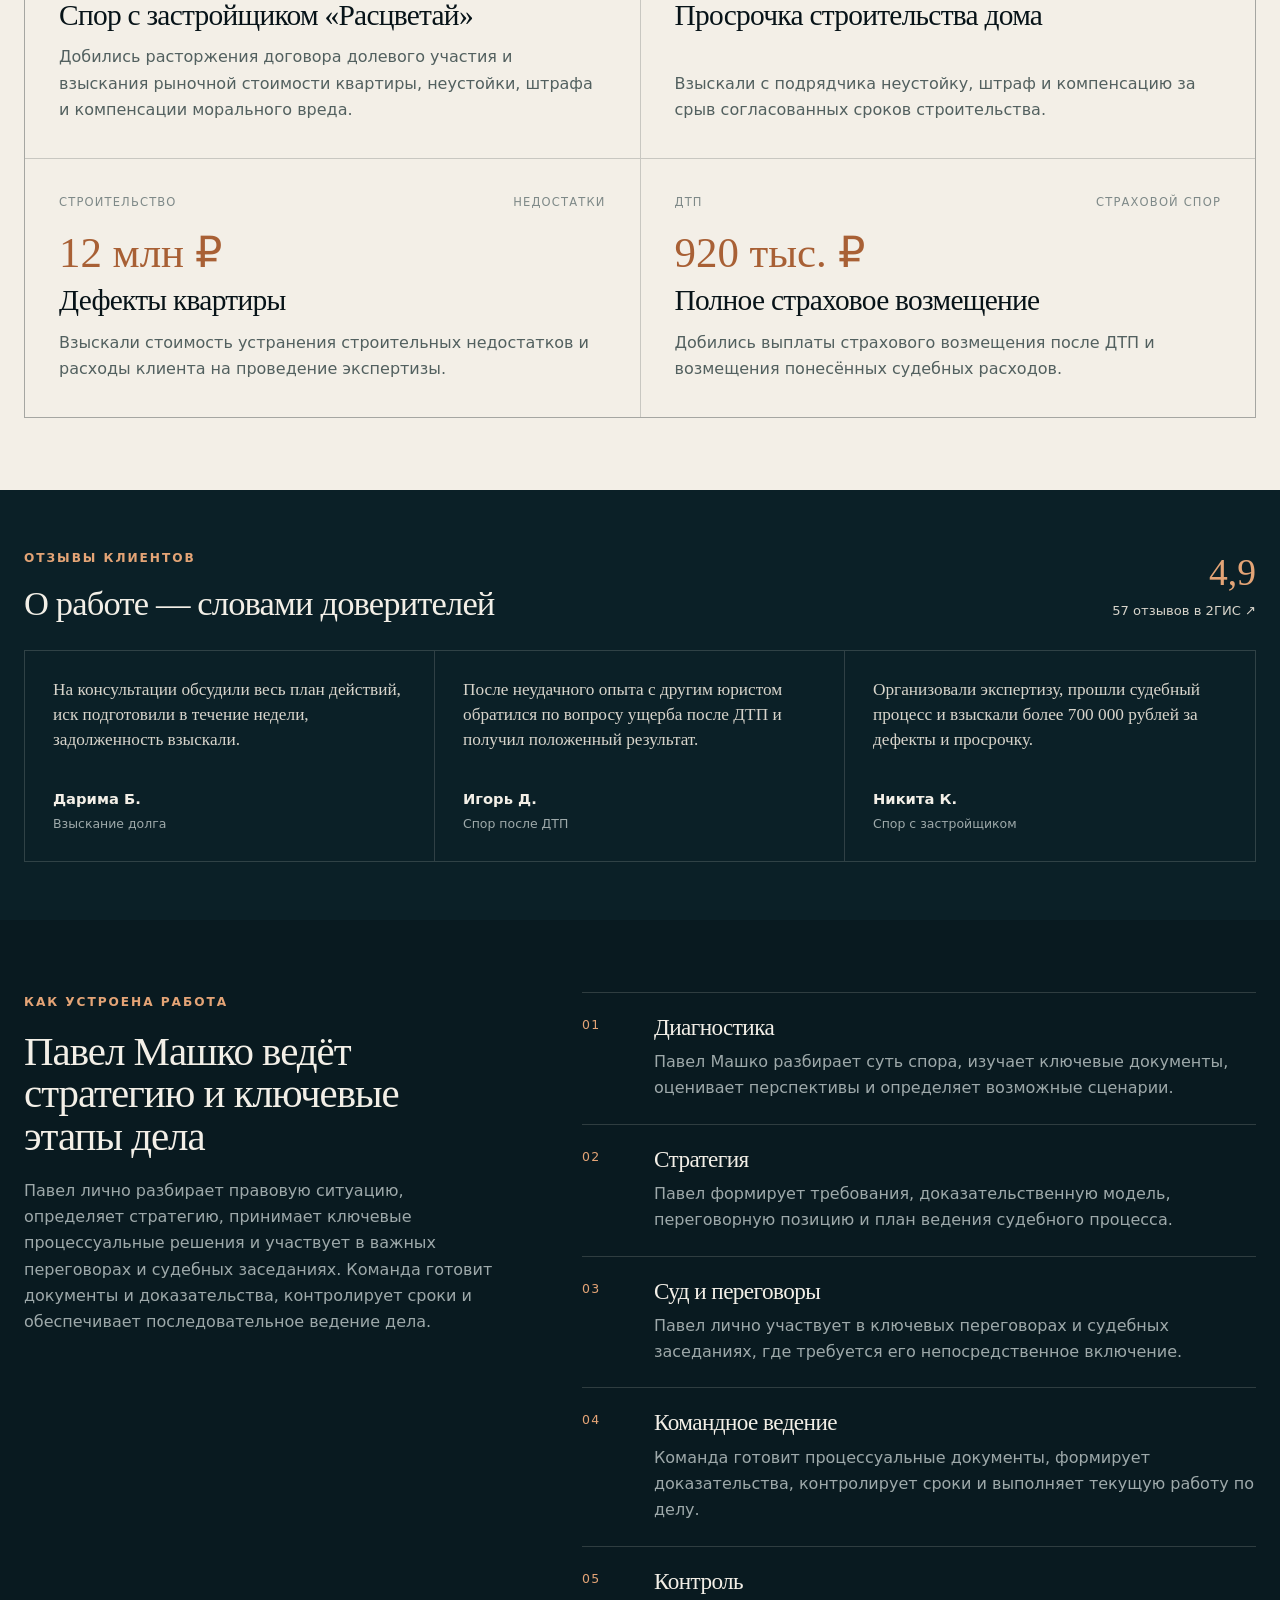
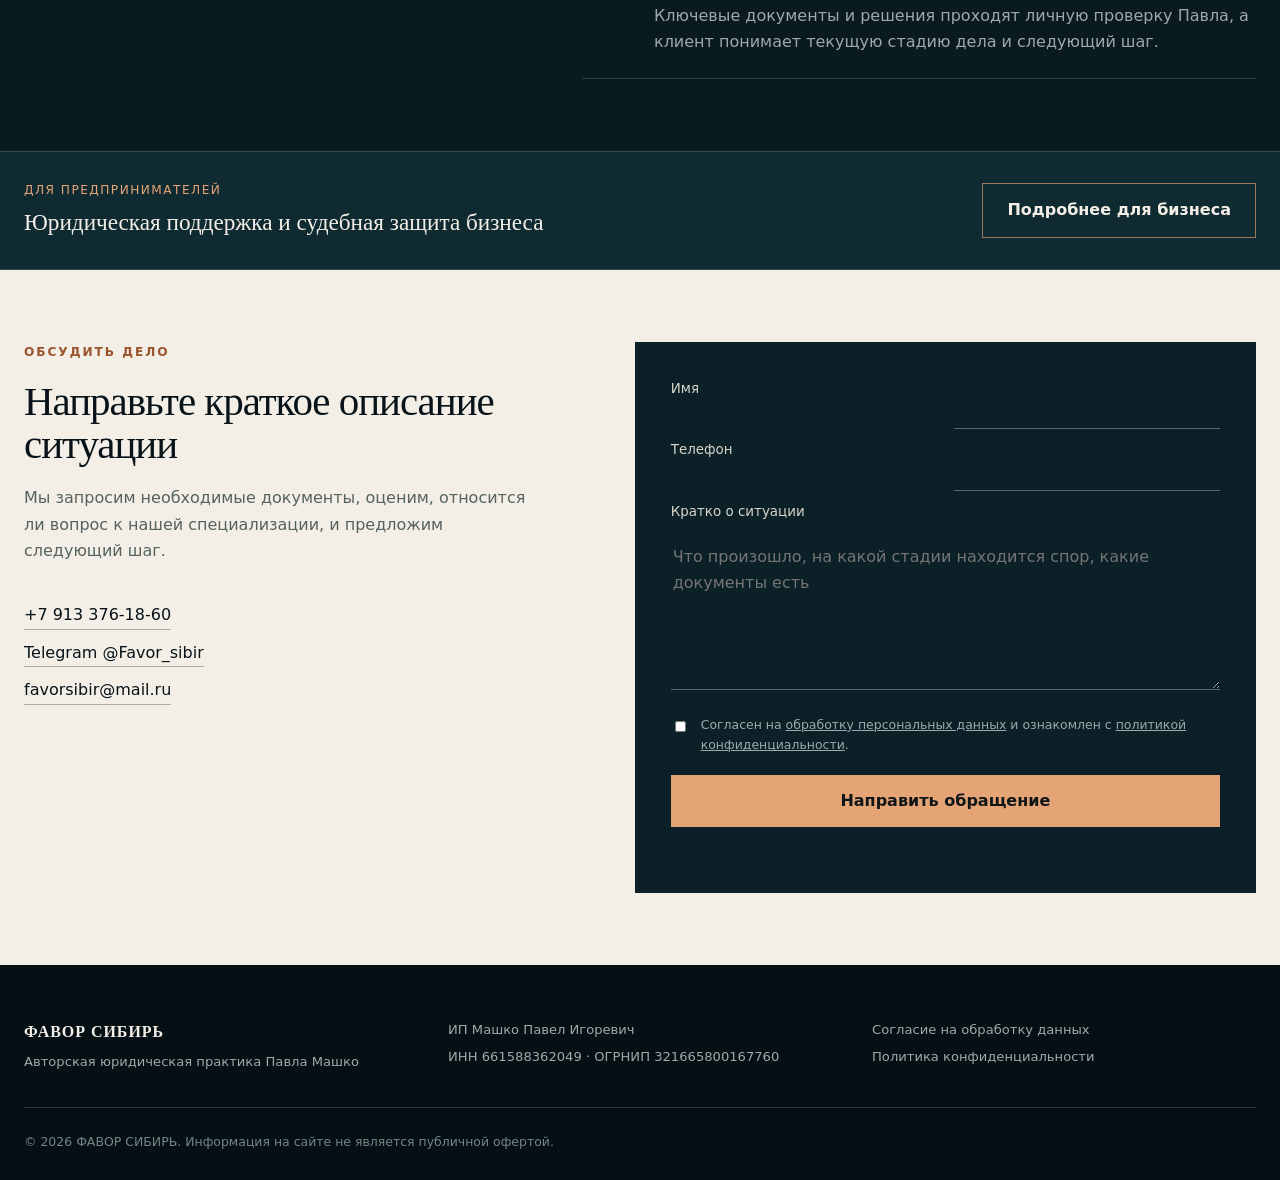
==== commit 32fd3527: "Update index.html" ====
--- a/index.html
+++ b/index.html
@@ -95,25 +95,25 @@
         <div class="cases-grid">
           <article class="case-card reveal">
             <div class="case-topline"><span>Недвижимость</span><span>Расторжение ДДУ</span></div>
-            <div class="case-result">36 млн ₽</div>
+            <div class="case-result">36 млн. ₽</div>
             <h3>Спор с застройщиком «Расцветай»</h3>
             <p>Добились расторжения договора долевого участия и взыскания рыночной стоимости квартиры, неустойки, штрафа и компенсации морального вреда.</p>
           </article>
           <article class="case-card reveal">
             <div class="case-topline"><span>ИЖС</span><span>Нарушение сроков</span></div>
-            <div class="case-result">1,85 млн ₽</div>
+            <div class="case-result">46 млн. ₽</div>
             <h3>Просрочка строительства дома</h3>
             <p>Взыскали с подрядчика неустойку, штраф и компенсацию за срыв согласованных сроков строительства.</p>
           </article>
           <article class="case-card reveal">
             <div class="case-topline"><span>Строительство</span><span>Недостатки</span></div>
-            <div class="case-result">890 тыс. ₽</div>
+            <div class="case-result">12 млн ₽</div>
             <h3>Дефекты квартиры</h3>
             <p>Взыскали стоимость устранения строительных недостатков и расходы клиента на проведение экспертизы.</p>
           </article>
           <article class="case-card reveal">
             <div class="case-topline"><span>ДТП</span><span>Страховой спор</span></div>
-            <div class="case-result">620 тыс. ₽</div>
+            <div class="case-result">920 тыс. ₽</div>
             <h3>Полное страховое возмещение</h3>
             <p>Добились выплаты страхового возмещения после ДТП и возмещения понесённых судебных расходов.</p>
           </article>
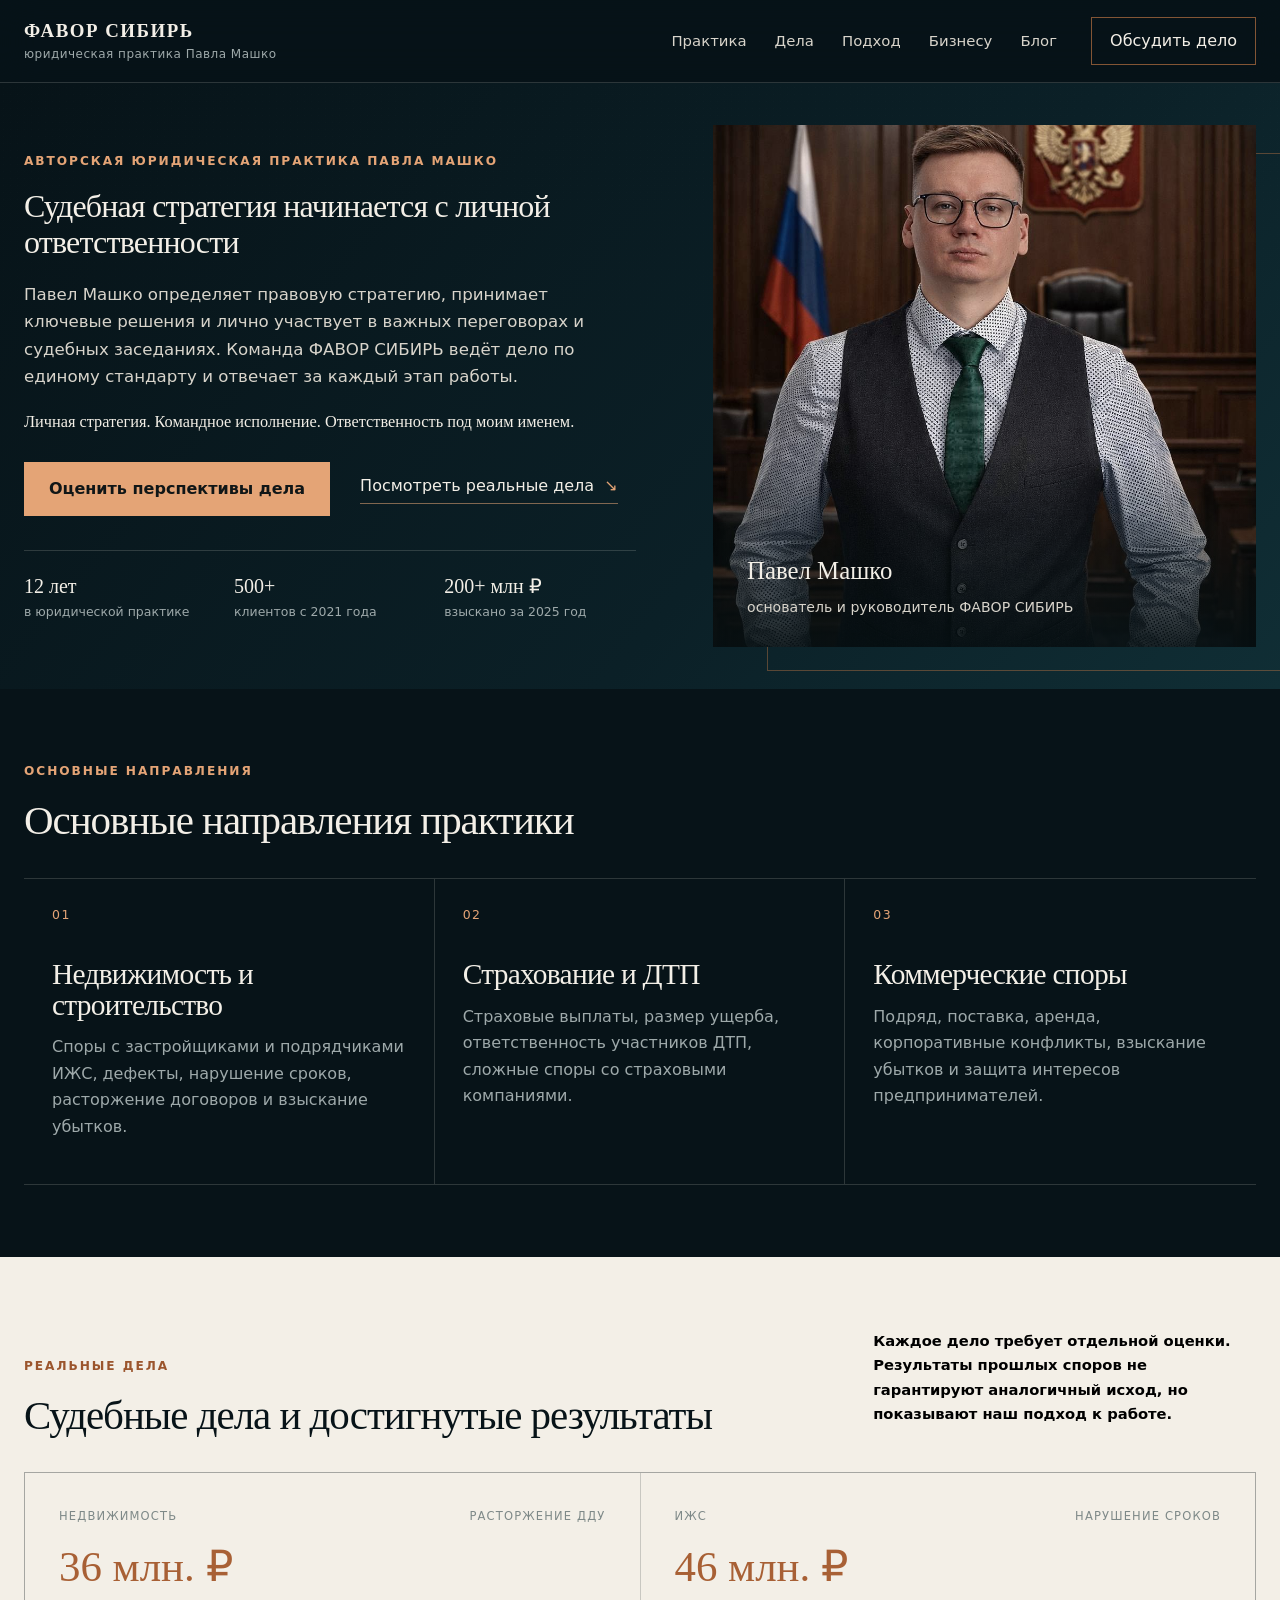
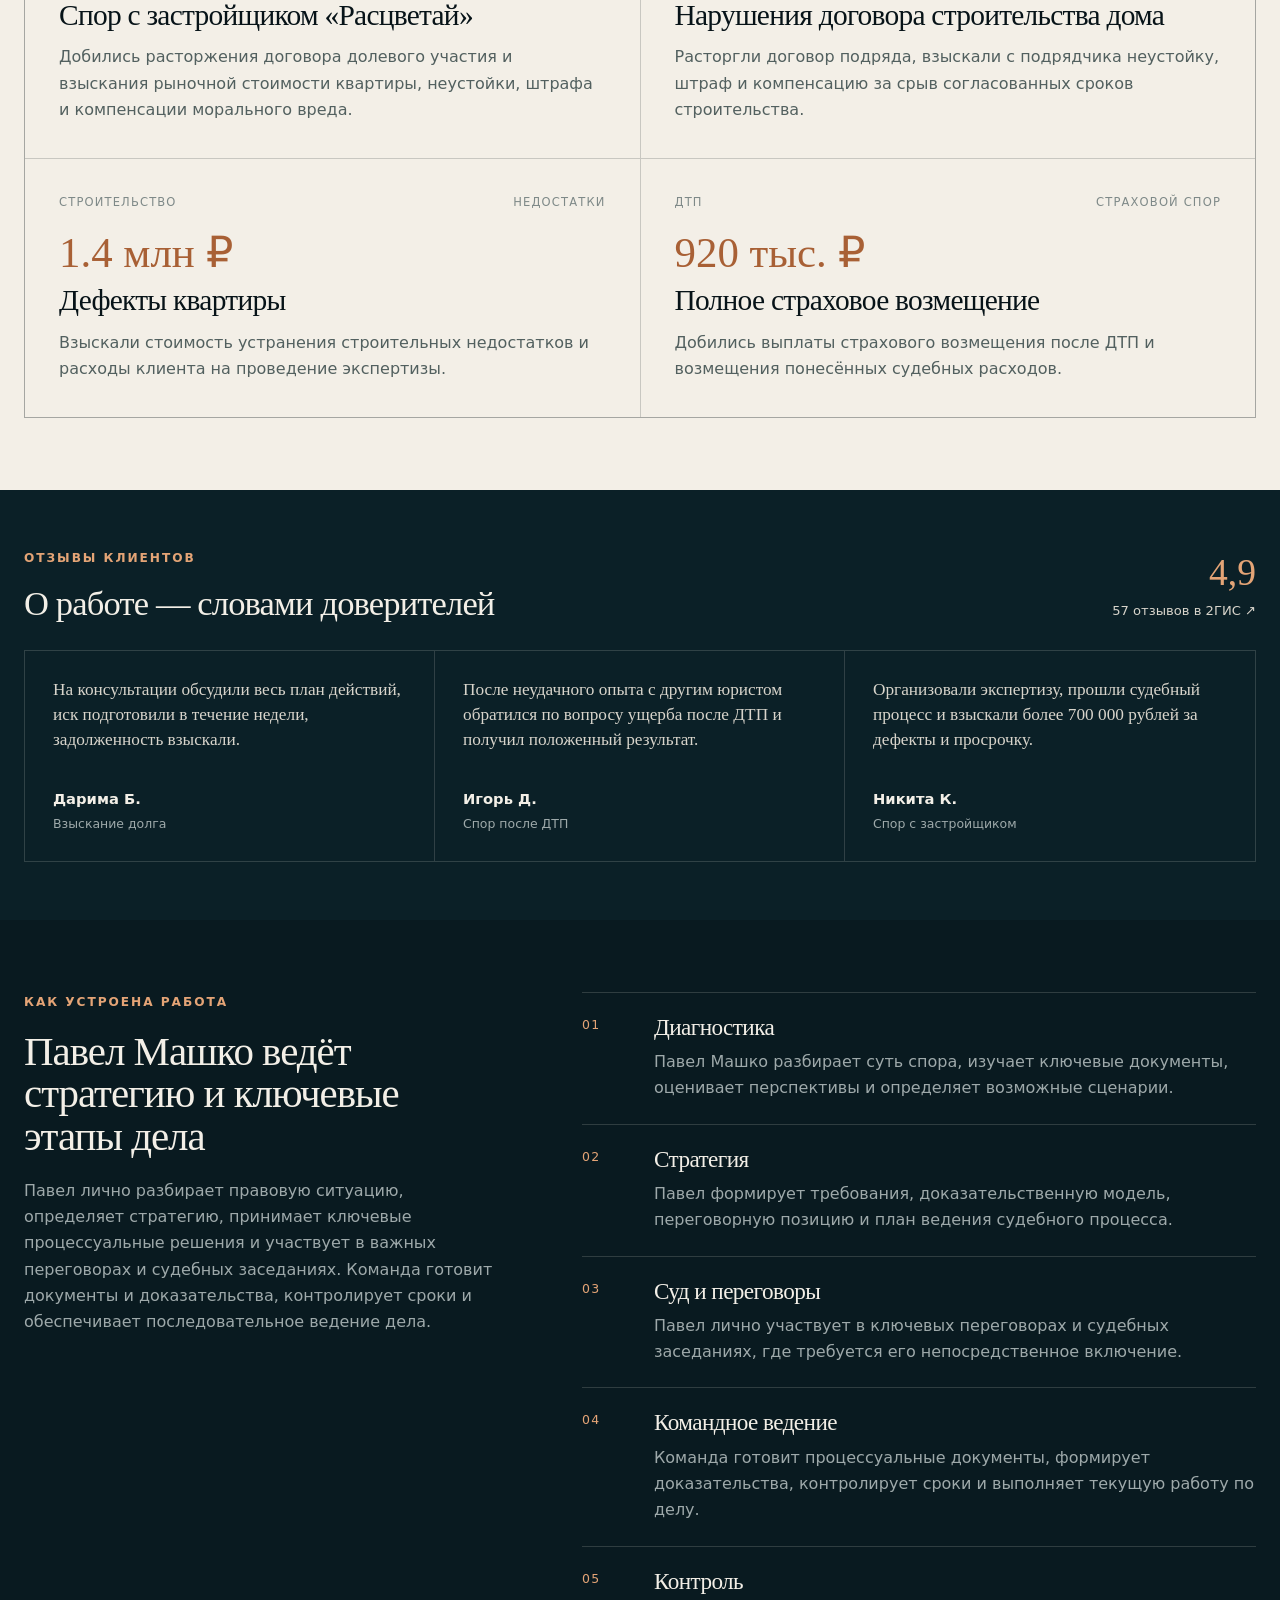
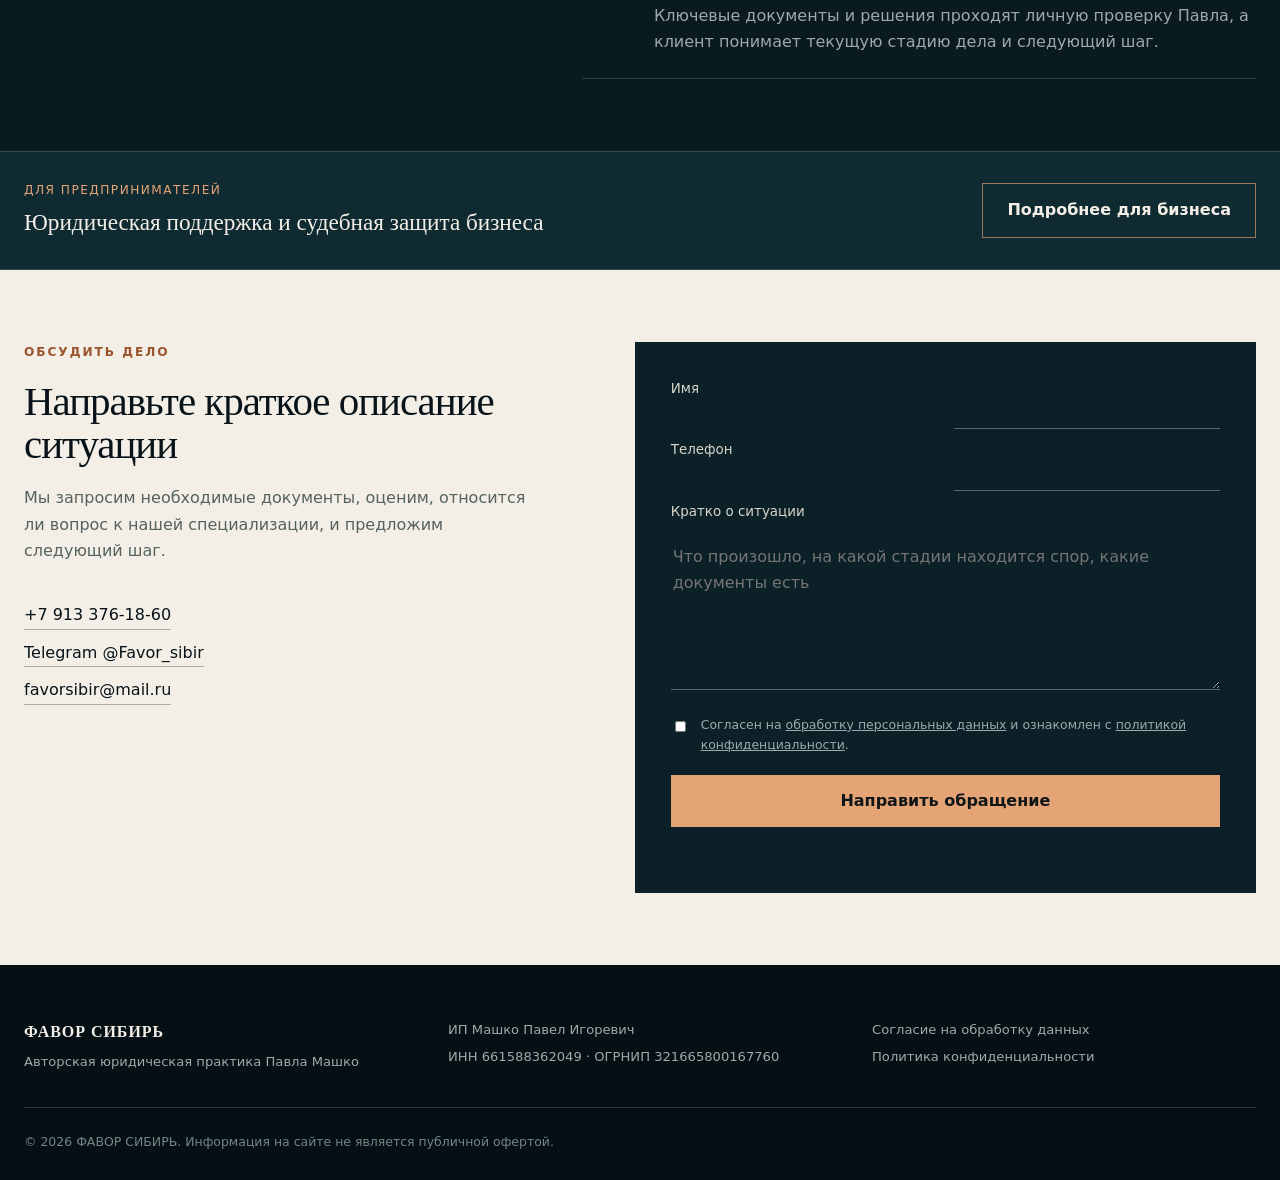
==== commit 73d8a303: "Update index.html" ====
--- a/index.html
+++ b/index.html
@@ -102,12 +102,12 @@
           <article class="case-card reveal">
             <div class="case-topline"><span>ИЖС</span><span>Нарушение сроков</span></div>
             <div class="case-result">46 млн. ₽</div>
-            <h3>Просрочка строительства дома</h3>
-            <p>Взыскали с подрядчика неустойку, штраф и компенсацию за срыв согласованных сроков строительства.</p>
+            <h3>Нарушения договора строительства дома</h3>
+            <p>Расторгли договор подряда, взыскали с подрядчика неустойку, штраф и компенсацию за срыв согласованных сроков строительства.</p>
           </article>
           <article class="case-card reveal">
             <div class="case-topline"><span>Строительство</span><span>Недостатки</span></div>
-            <div class="case-result">12 млн ₽</div>
+            <div class="case-result">1.4 млн ₽</div>
             <h3>Дефекты квартиры</h3>
             <p>Взыскали стоимость устранения строительных недостатков и расходы клиента на проведение экспертизы.</p>
           </article>
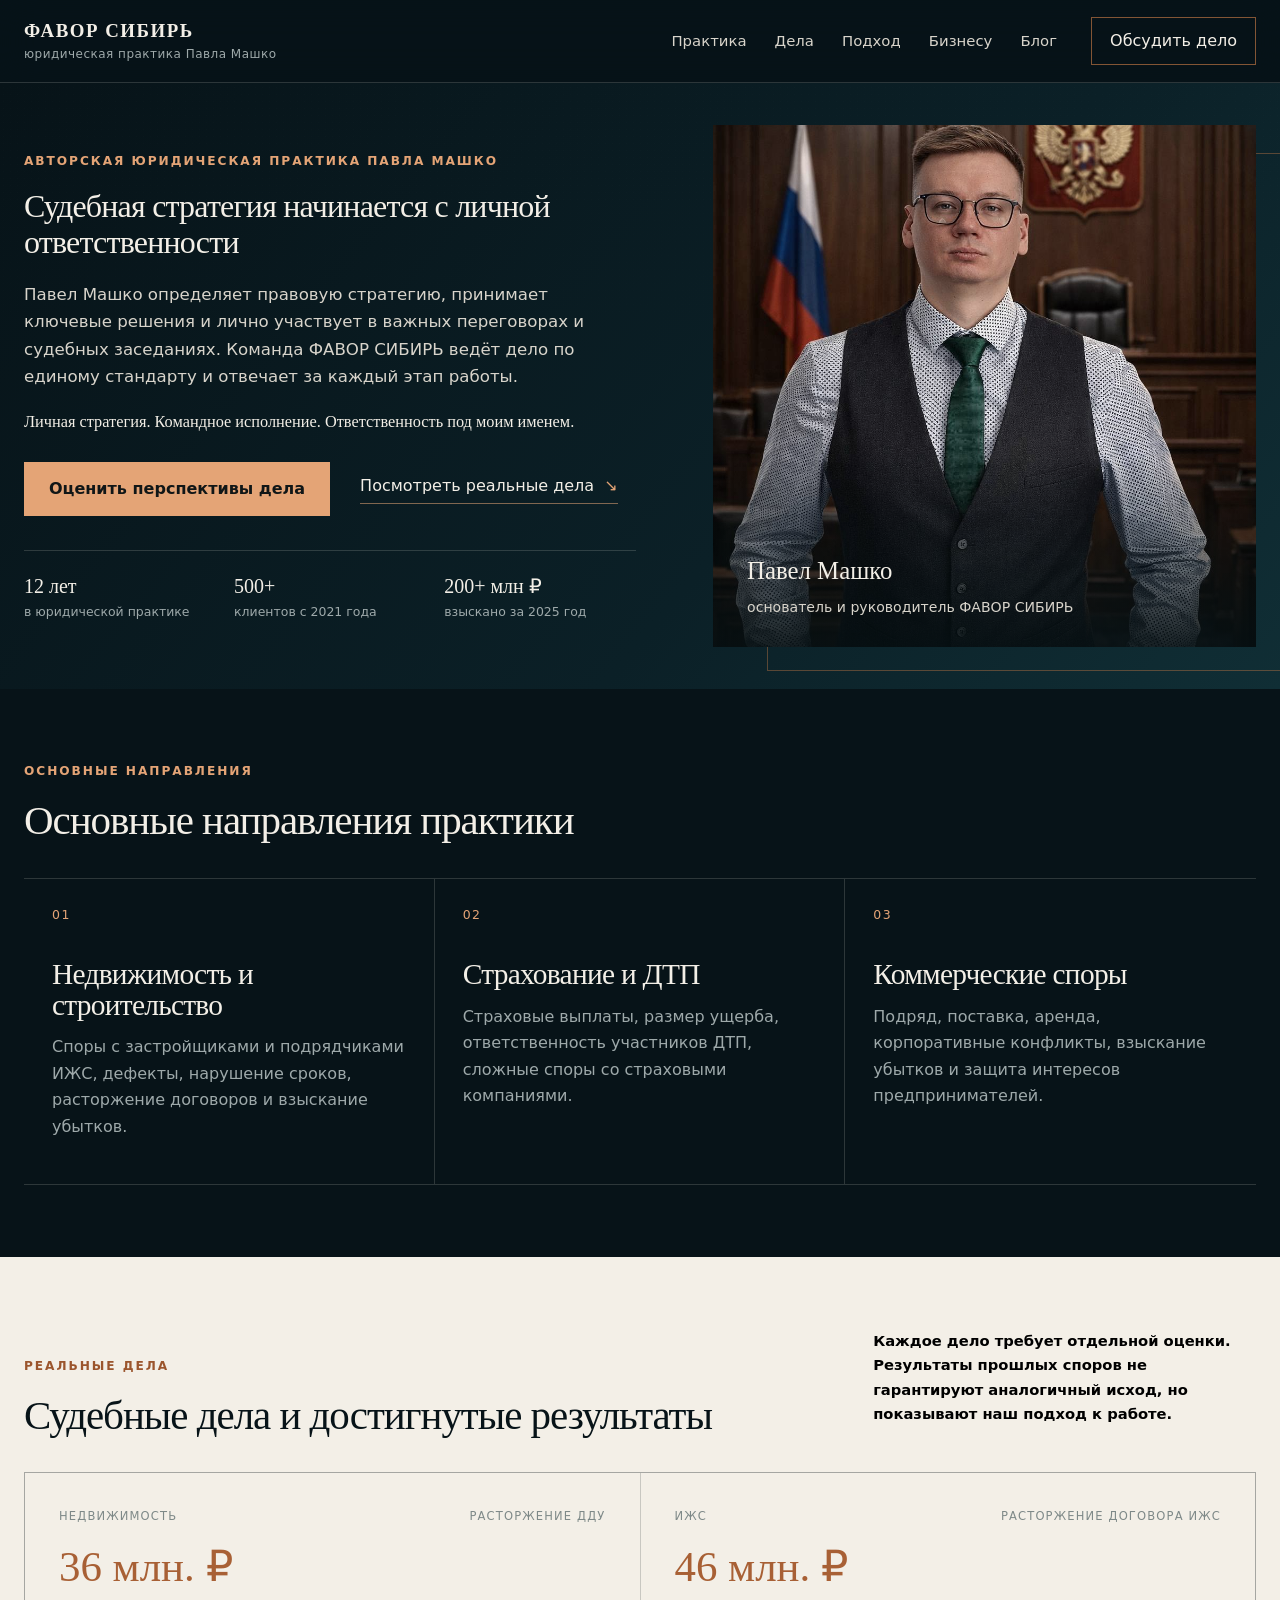
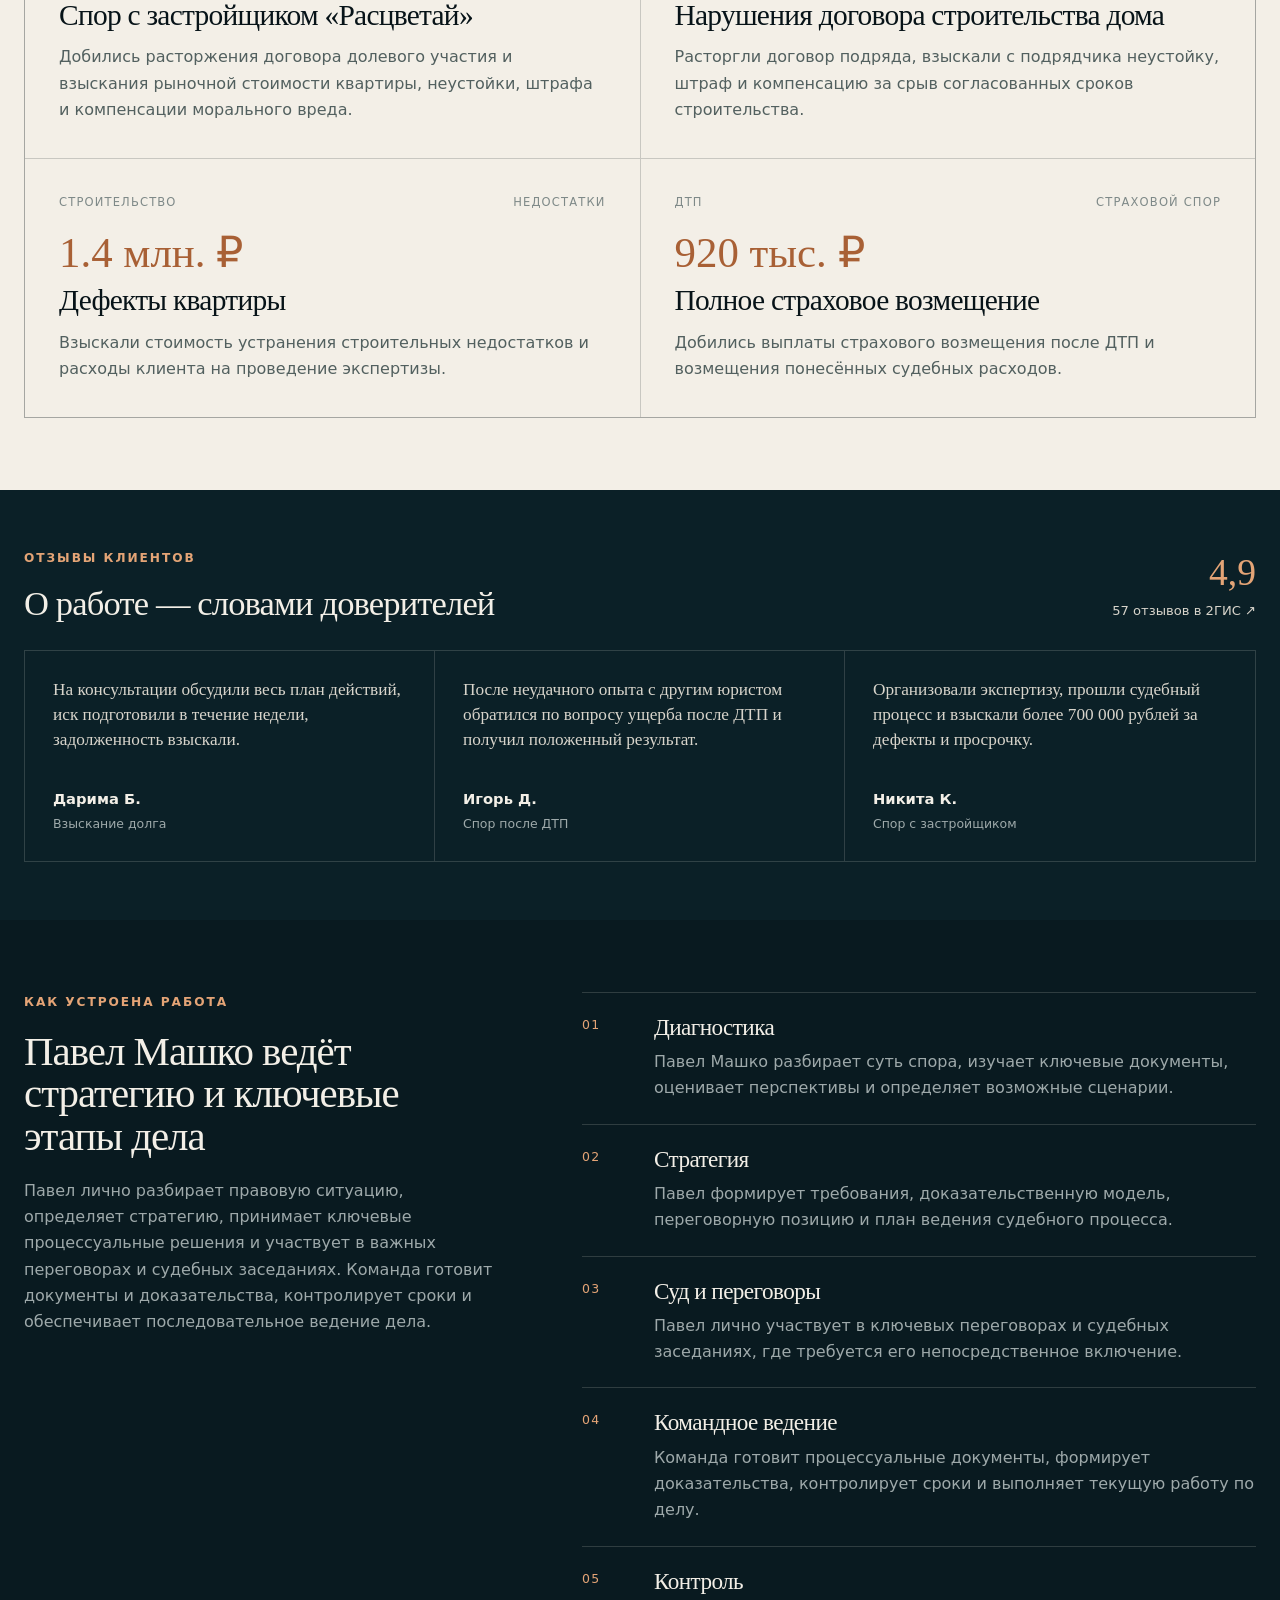
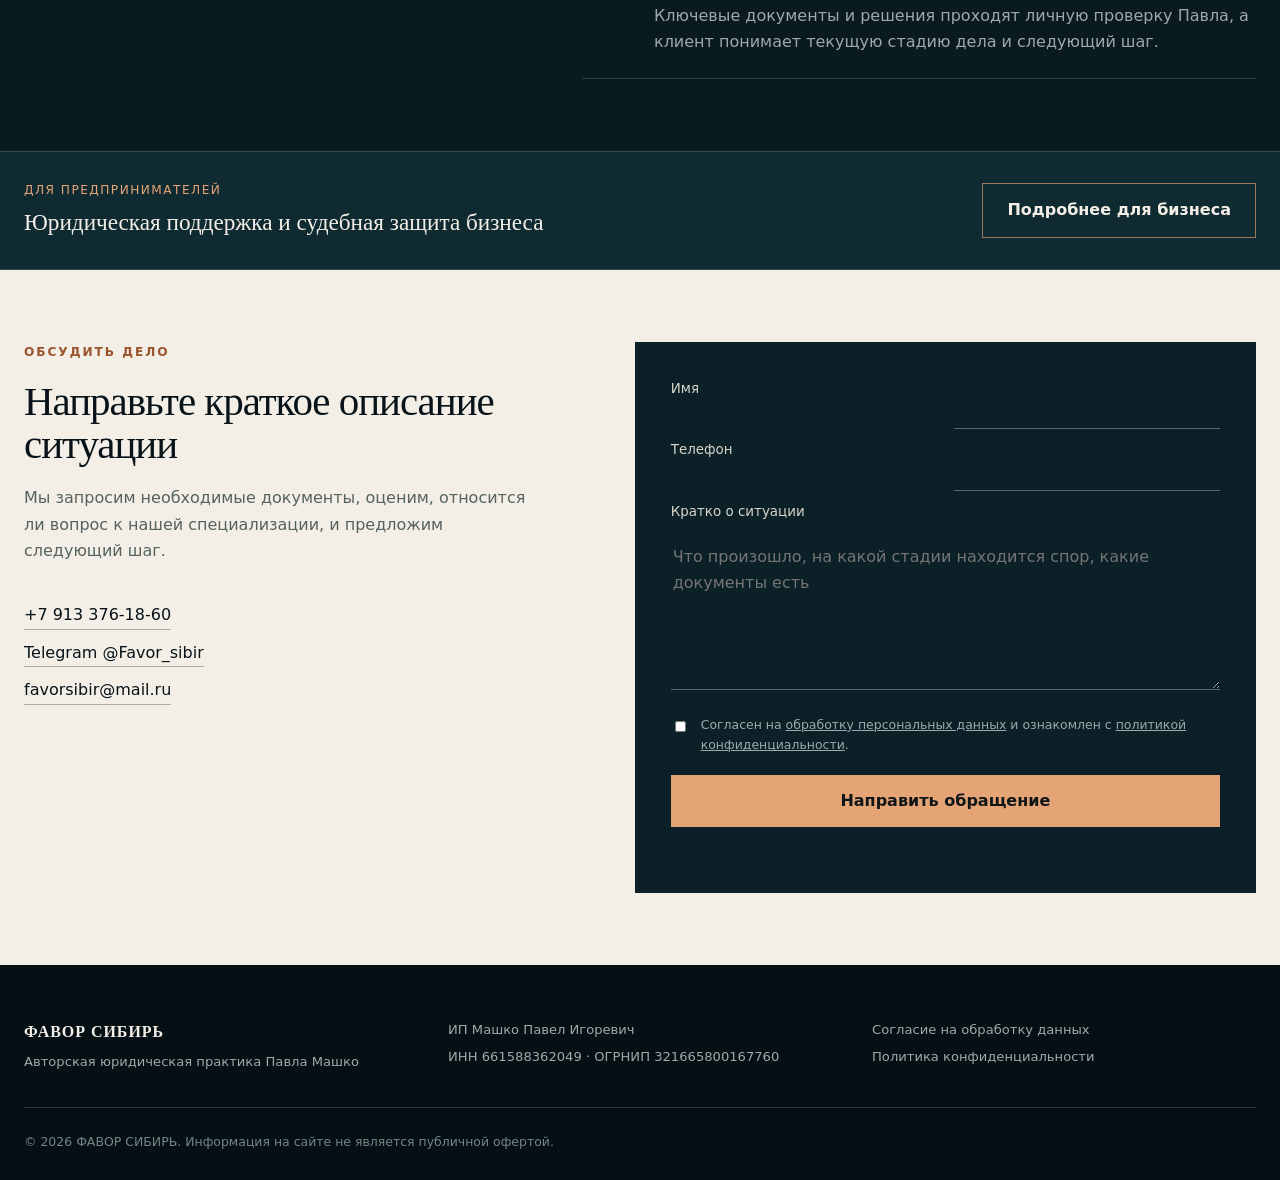
==== commit bc52d811: "Update index.html" ====
--- a/index.html
+++ b/index.html
@@ -100,14 +100,14 @@
             <p>Добились расторжения договора долевого участия и взыскания рыночной стоимости квартиры, неустойки, штрафа и компенсации морального вреда.</p>
           </article>
           <article class="case-card reveal">
-            <div class="case-topline"><span>ИЖС</span><span>Нарушение сроков</span></div>
+            <div class="case-topline"><span>ИЖС</span><span>Расторжение договора ИЖС</span></div>
             <div class="case-result">46 млн. ₽</div>
             <h3>Нарушения договора строительства дома</h3>
             <p>Расторгли договор подряда, взыскали с подрядчика неустойку, штраф и компенсацию за срыв согласованных сроков строительства.</p>
           </article>
           <article class="case-card reveal">
             <div class="case-topline"><span>Строительство</span><span>Недостатки</span></div>
-            <div class="case-result">1.4 млн ₽</div>
+            <div class="case-result">1.4 млн. ₽</div>
             <h3>Дефекты квартиры</h3>
             <p>Взыскали стоимость устранения строительных недостатков и расходы клиента на проведение экспертизы.</p>
           </article>
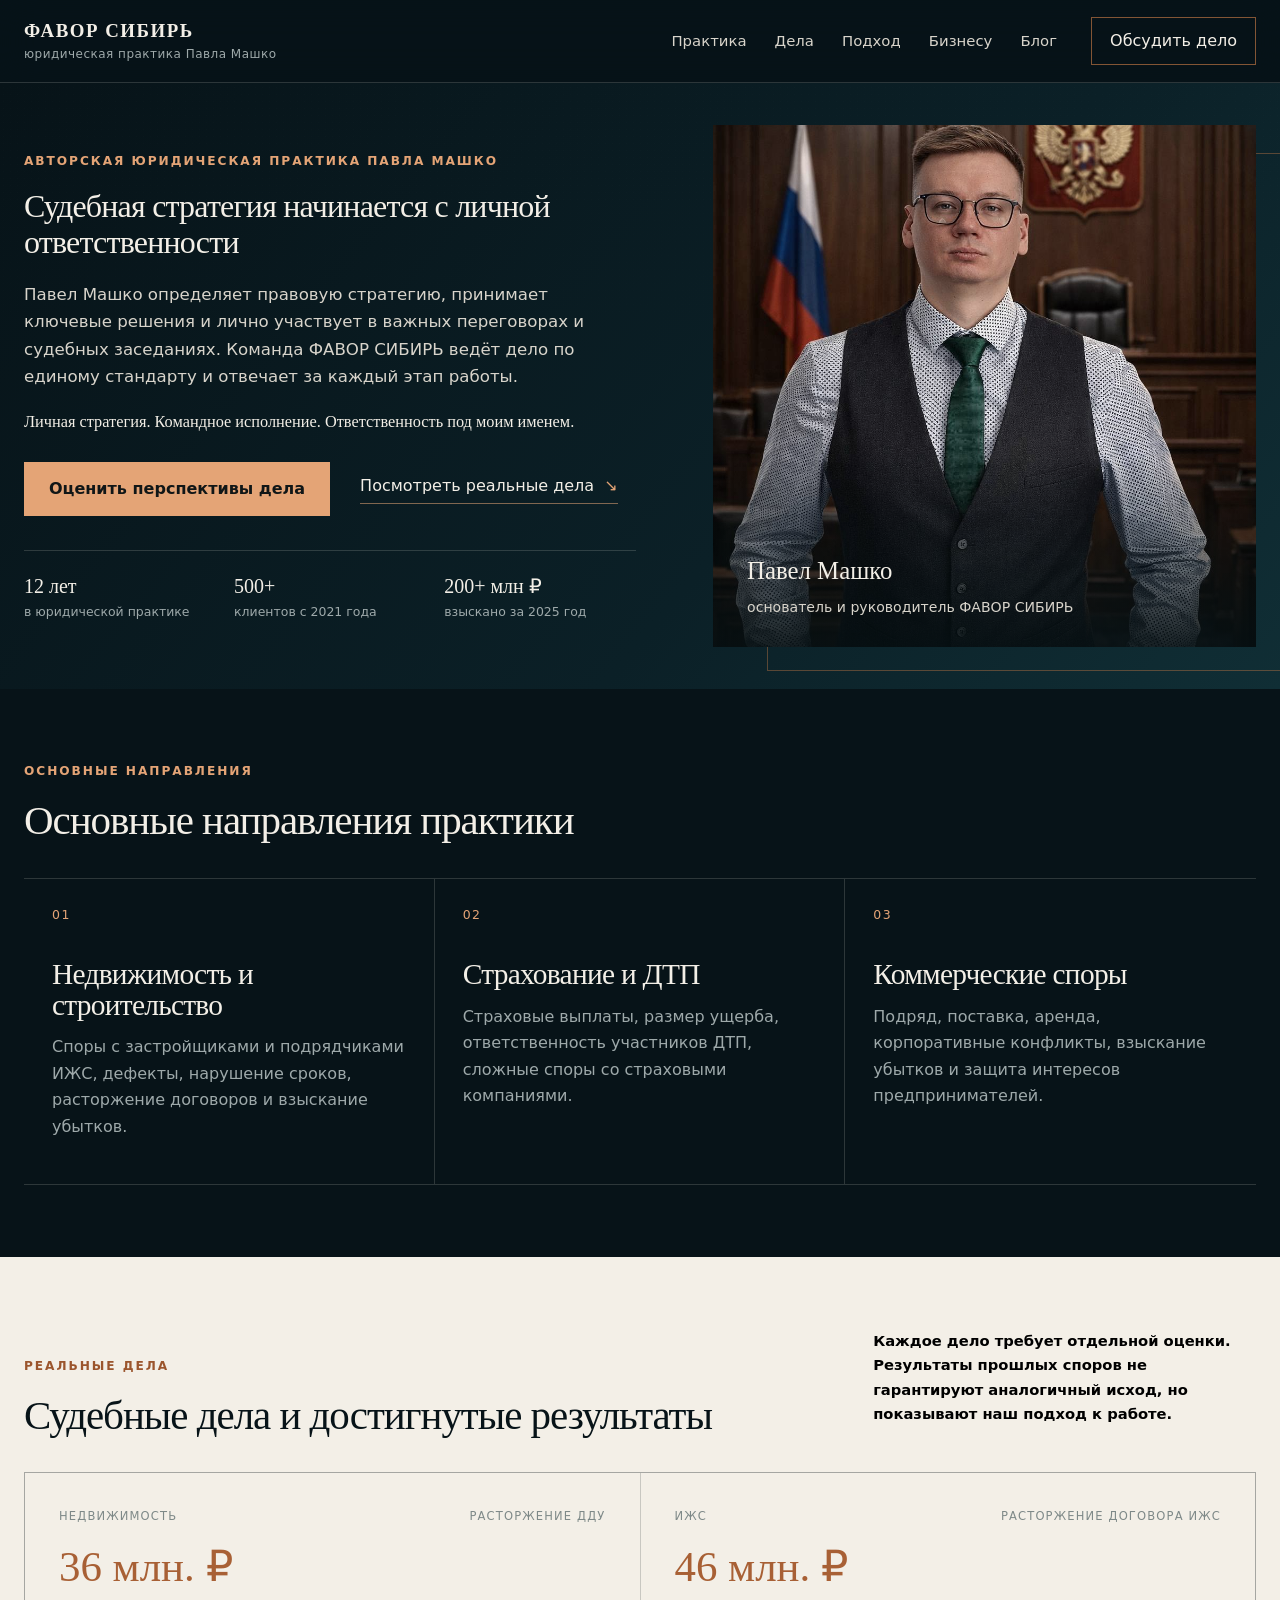
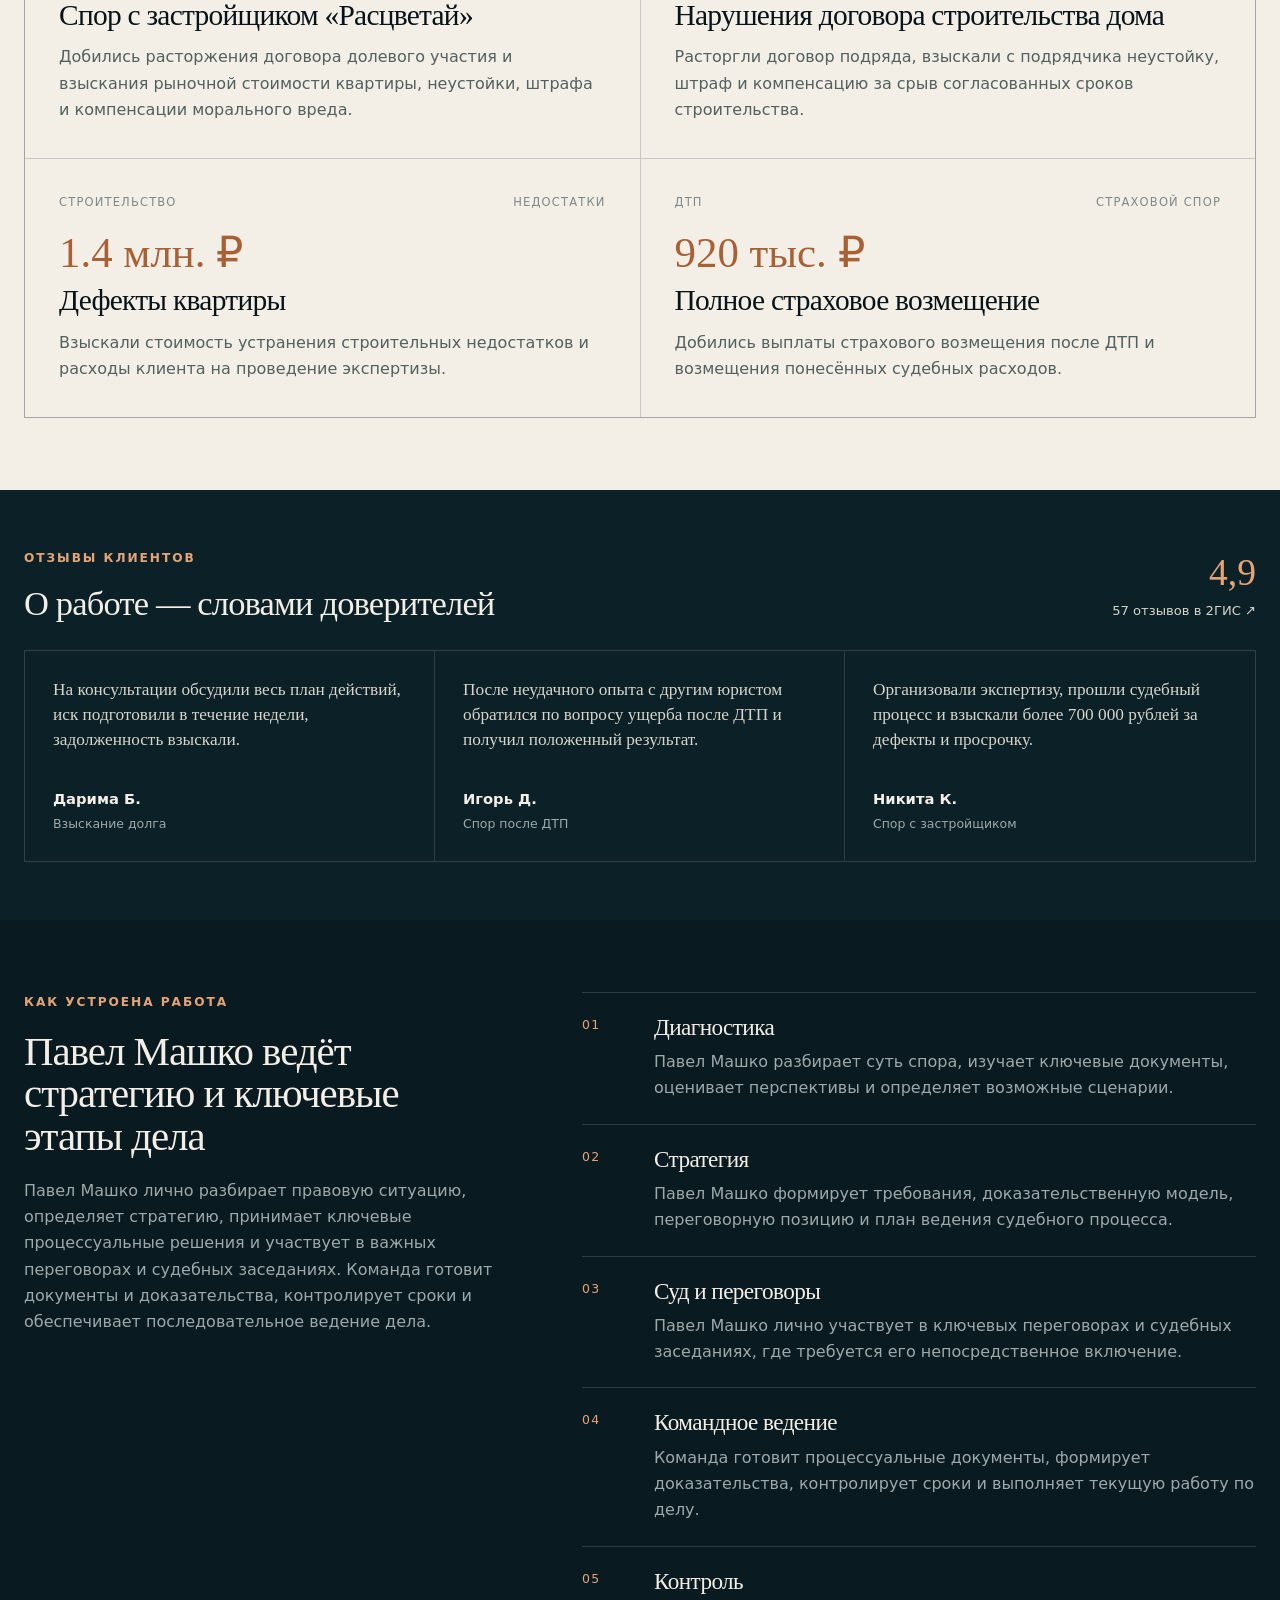
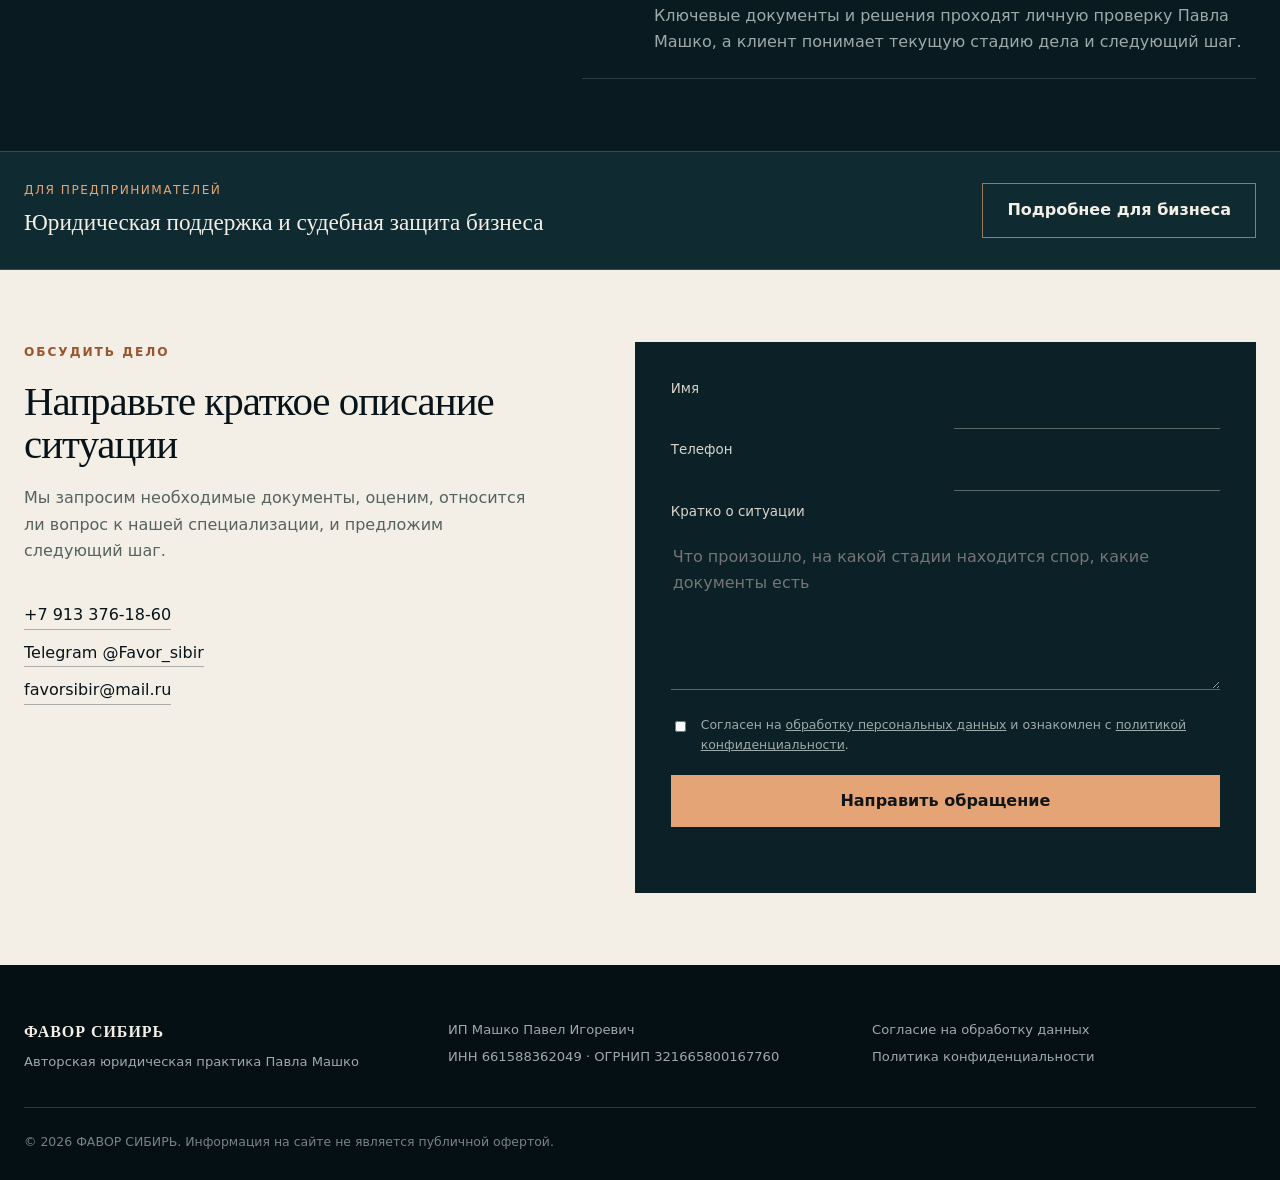
==== commit 7c394280: "Update index.html" ====
--- a/index.html
+++ b/index.html
@@ -155,7 +155,7 @@
         <div class="section-heading sticky-heading reveal">
           <p class="eyebrow">Как устроена работа</p>
           <h2>Павел Машко ведёт стратегию и ключевые этапы дела</h2>
-          <p>Павел лично разбирает правовую ситуацию, определяет стратегию, принимает ключевые процессуальные решения и участвует в важных переговорах и судебных заседаниях. Команда готовит документы и доказательства, контролирует сроки и обеспечивает последовательное ведение дела.</p>
+          <p>Павел Машко лично разбирает правовую ситуацию, определяет стратегию, принимает ключевые процессуальные решения и участвует в важных переговорах и судебных заседаниях. Команда готовит документы и доказательства, контролирует сроки и обеспечивает последовательное ведение дела.</p>
         </div>
         <ol class="steps-list">
           <li class="reveal">
@@ -164,11 +164,11 @@
           </li>
           <li class="reveal">
             <span>02</span>
-            <div><h3>Стратегия</h3><p>Павел формирует требования, доказательственную модель, переговорную позицию и план ведения судебного процесса.</p></div>
+            <div><h3>Стратегия</h3><p>Павел Машко формирует требования, доказательственную модель, переговорную позицию и план ведения судебного процесса.</p></div>
           </li>
           <li class="reveal">
             <span>03</span>
-            <div><h3>Суд и переговоры</h3><p>Павел лично участвует в ключевых переговорах и судебных заседаниях, где требуется его непосредственное включение.</p></div>
+            <div><h3>Суд и переговоры</h3><p>Павел Машко лично участвует в ключевых переговорах и судебных заседаниях, где требуется его непосредственное включение.</p></div>
           </li>
           <li class="reveal">
             <span>04</span>
@@ -176,7 +176,7 @@
           </li>
           <li class="reveal">
             <span>05</span>
-            <div><h3>Контроль</h3><p>Ключевые документы и решения проходят личную проверку Павла, а клиент понимает текущую стадию дела и следующий шаг.</p></div>
+            <div><h3>Контроль</h3><p>Ключевые документы и решения проходят личную проверку Павла Машко, а клиент понимает текущую стадию дела и следующий шаг.</p></div>
           </li>
         </ol>
       </div>
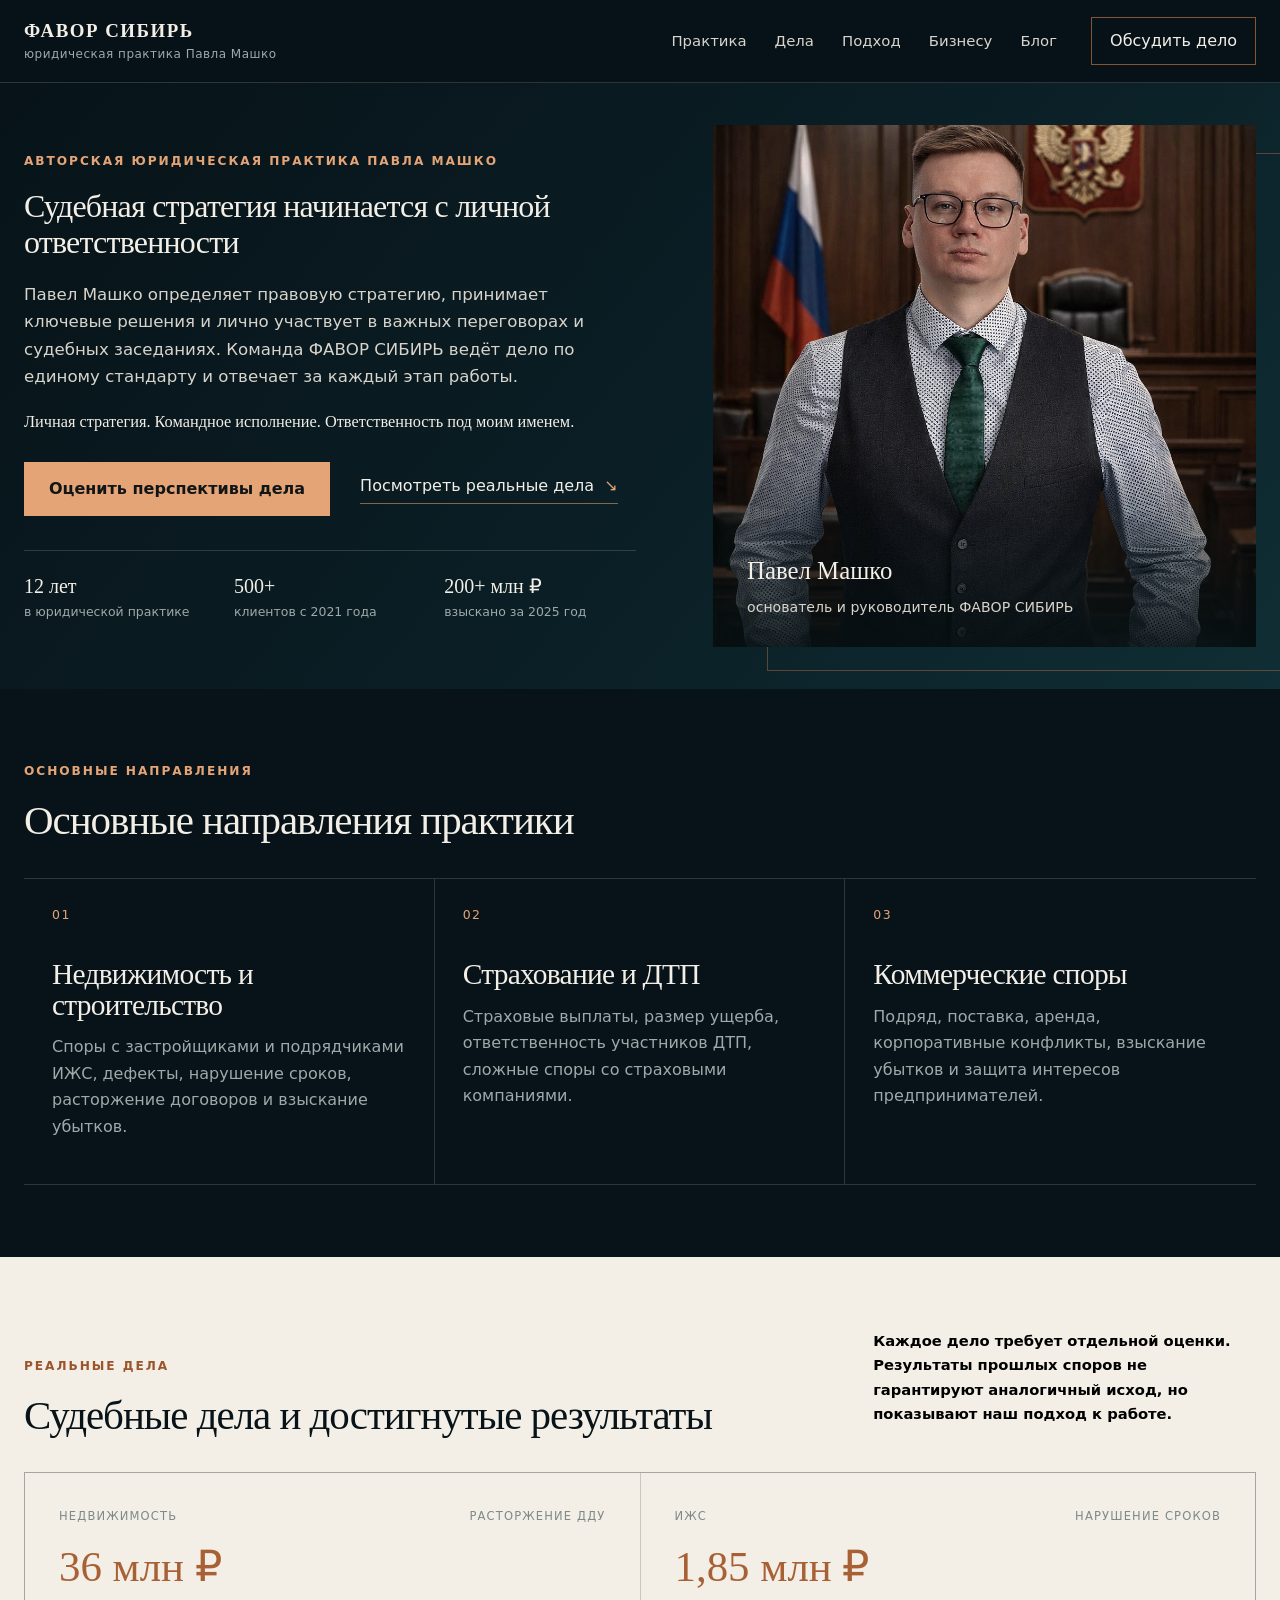
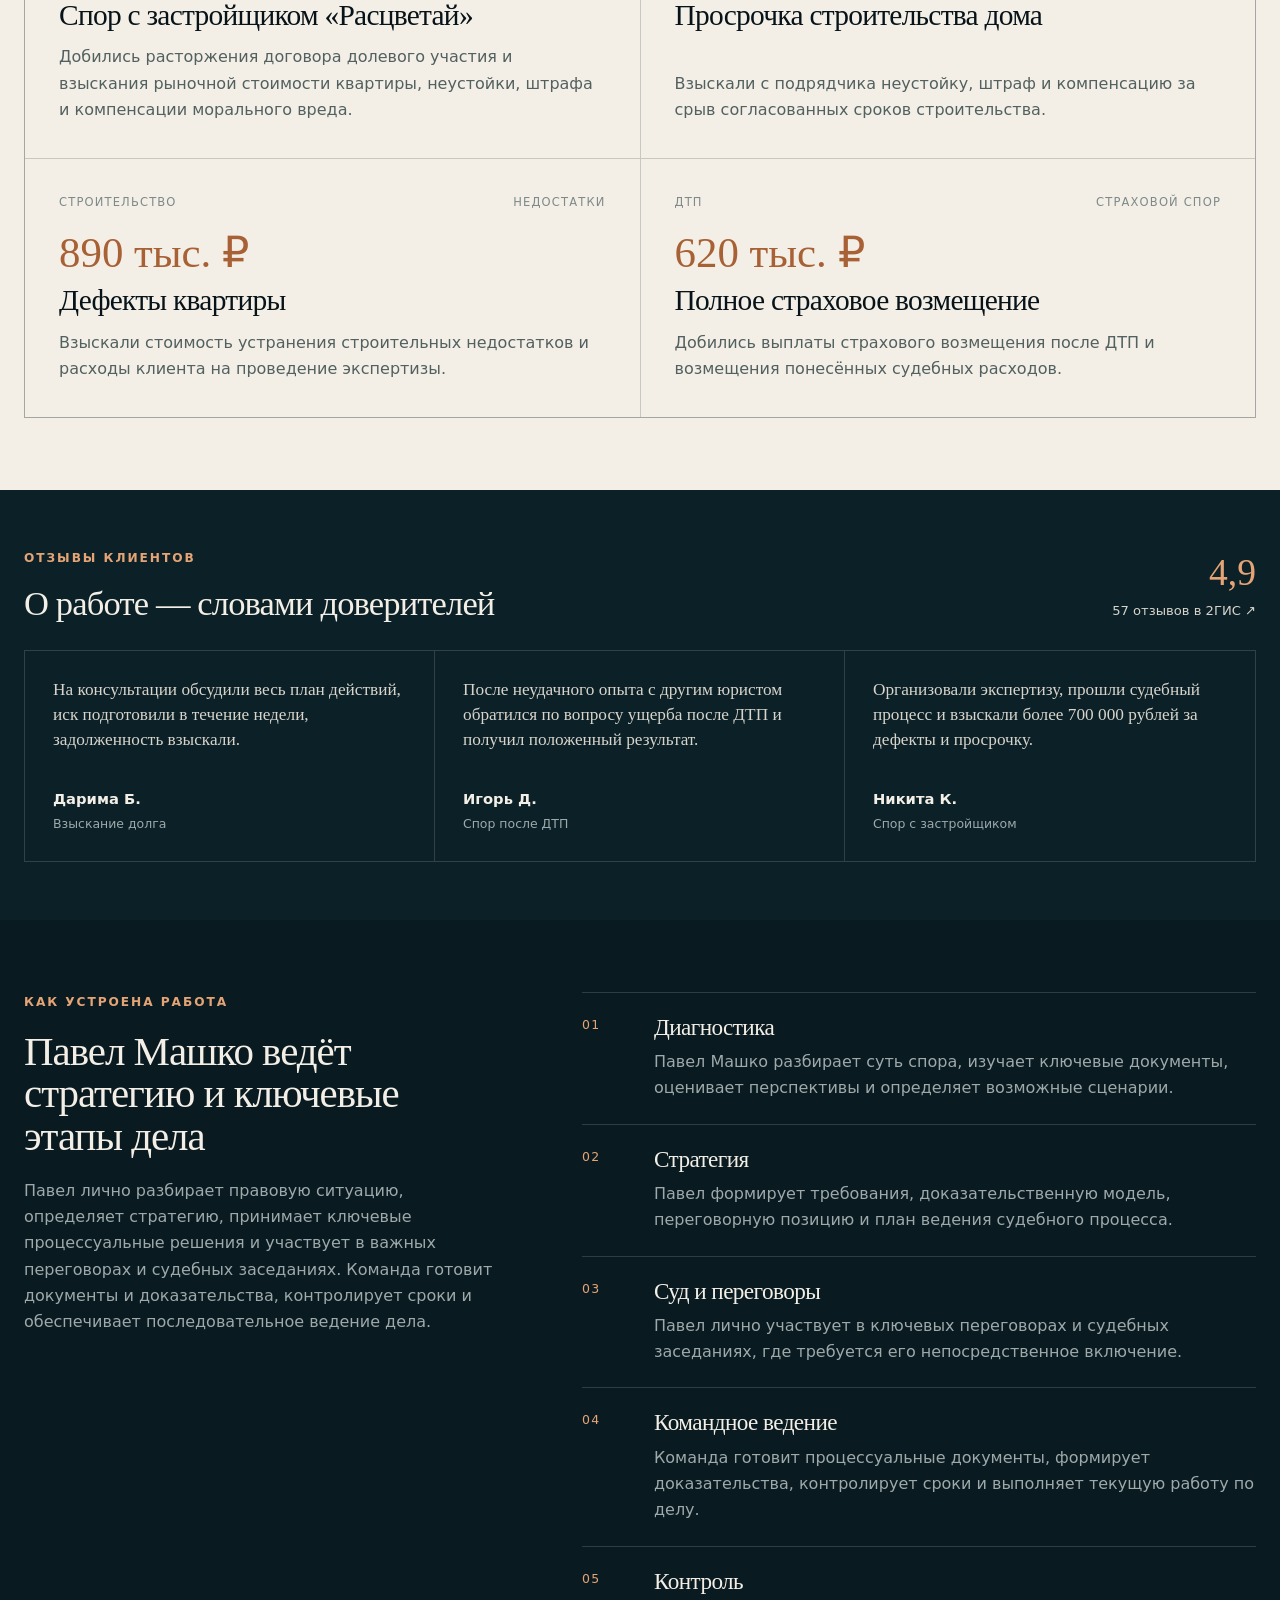
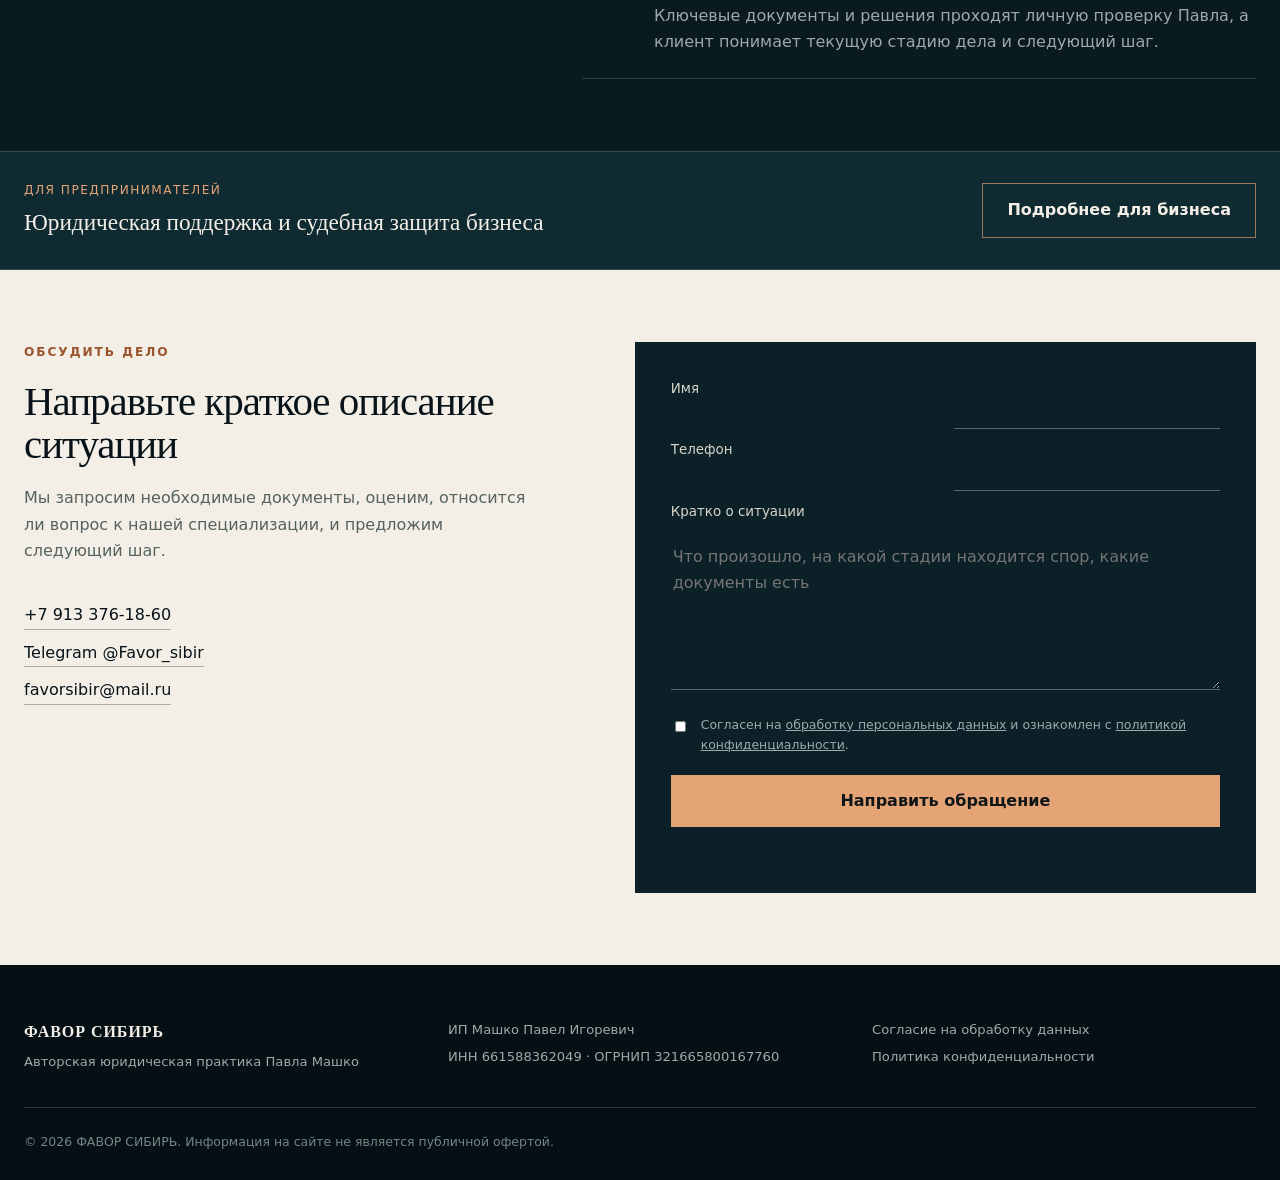
==== commit f84e95d8: "Add files via upload" ====
--- a/index.html
+++ b/index.html
@@ -13,7 +13,7 @@
   <a class="skip-link" href="#main">Перейти к содержанию</a>
   <header class="site-header" id="top">
     <div class="shell header-inner">
-      <a class="brand" href="#top" aria-label="ФАВОР СИБИРЬ — на главную">
+      <a class="brand" href="index.html" aria-label="ФАВОР СИБИРЬ — в начало страницы">
         <span class="brand-name">ФАВОР СИБИРЬ</span>
         <span class="brand-subtitle">юридическая практика Павла Машко</span>
       </a>
@@ -95,25 +95,25 @@
         <div class="cases-grid">
           <article class="case-card reveal">
             <div class="case-topline"><span>Недвижимость</span><span>Расторжение ДДУ</span></div>
-            <div class="case-result">36 млн. ₽</div>
+            <div class="case-result">36 млн ₽</div>
             <h3>Спор с застройщиком «Расцветай»</h3>
             <p>Добились расторжения договора долевого участия и взыскания рыночной стоимости квартиры, неустойки, штрафа и компенсации морального вреда.</p>
           </article>
           <article class="case-card reveal">
-            <div class="case-topline"><span>ИЖС</span><span>Расторжение договора ИЖС</span></div>
-            <div class="case-result">46 млн. ₽</div>
-            <h3>Нарушения договора строительства дома</h3>
-            <p>Расторгли договор подряда, взыскали с подрядчика неустойку, штраф и компенсацию за срыв согласованных сроков строительства.</p>
+            <div class="case-topline"><span>ИЖС</span><span>Нарушение сроков</span></div>
+            <div class="case-result">1,85 млн ₽</div>
+            <h3>Просрочка строительства дома</h3>
+            <p>Взыскали с подрядчика неустойку, штраф и компенсацию за срыв согласованных сроков строительства.</p>
           </article>
           <article class="case-card reveal">
             <div class="case-topline"><span>Строительство</span><span>Недостатки</span></div>
-            <div class="case-result">1.4 млн. ₽</div>
+            <div class="case-result">890 тыс. ₽</div>
             <h3>Дефекты квартиры</h3>
             <p>Взыскали стоимость устранения строительных недостатков и расходы клиента на проведение экспертизы.</p>
           </article>
           <article class="case-card reveal">
             <div class="case-topline"><span>ДТП</span><span>Страховой спор</span></div>
-            <div class="case-result">920 тыс. ₽</div>
+            <div class="case-result">620 тыс. ₽</div>
             <h3>Полное страховое возмещение</h3>
             <p>Добились выплаты страхового возмещения после ДТП и возмещения понесённых судебных расходов.</p>
           </article>
@@ -155,7 +155,7 @@
         <div class="section-heading sticky-heading reveal">
           <p class="eyebrow">Как устроена работа</p>
           <h2>Павел Машко ведёт стратегию и ключевые этапы дела</h2>
-          <p>Павел Машко лично разбирает правовую ситуацию, определяет стратегию, принимает ключевые процессуальные решения и участвует в важных переговорах и судебных заседаниях. Команда готовит документы и доказательства, контролирует сроки и обеспечивает последовательное ведение дела.</p>
+          <p>Павел лично разбирает правовую ситуацию, определяет стратегию, принимает ключевые процессуальные решения и участвует в важных переговорах и судебных заседаниях. Команда готовит документы и доказательства, контролирует сроки и обеспечивает последовательное ведение дела.</p>
         </div>
         <ol class="steps-list">
           <li class="reveal">
@@ -164,11 +164,11 @@
           </li>
           <li class="reveal">
             <span>02</span>
-            <div><h3>Стратегия</h3><p>Павел Машко формирует требования, доказательственную модель, переговорную позицию и план ведения судебного процесса.</p></div>
+            <div><h3>Стратегия</h3><p>Павел формирует требования, доказательственную модель, переговорную позицию и план ведения судебного процесса.</p></div>
           </li>
           <li class="reveal">
             <span>03</span>
-            <div><h3>Суд и переговоры</h3><p>Павел Машко лично участвует в ключевых переговорах и судебных заседаниях, где требуется его непосредственное включение.</p></div>
+            <div><h3>Суд и переговоры</h3><p>Павел лично участвует в ключевых переговорах и судебных заседаниях, где требуется его непосредственное включение.</p></div>
           </li>
           <li class="reveal">
             <span>04</span>
@@ -176,7 +176,7 @@
           </li>
           <li class="reveal">
             <span>05</span>
-            <div><h3>Контроль</h3><p>Ключевые документы и решения проходят личную проверку Павла Машко, а клиент понимает текущую стадию дела и следующий шаг.</p></div>
+            <div><h3>Контроль</h3><p>Ключевые документы и решения проходят личную проверку Павла, а клиент понимает текущую стадию дела и следующий шаг.</p></div>
           </li>
         </ol>
       </div>
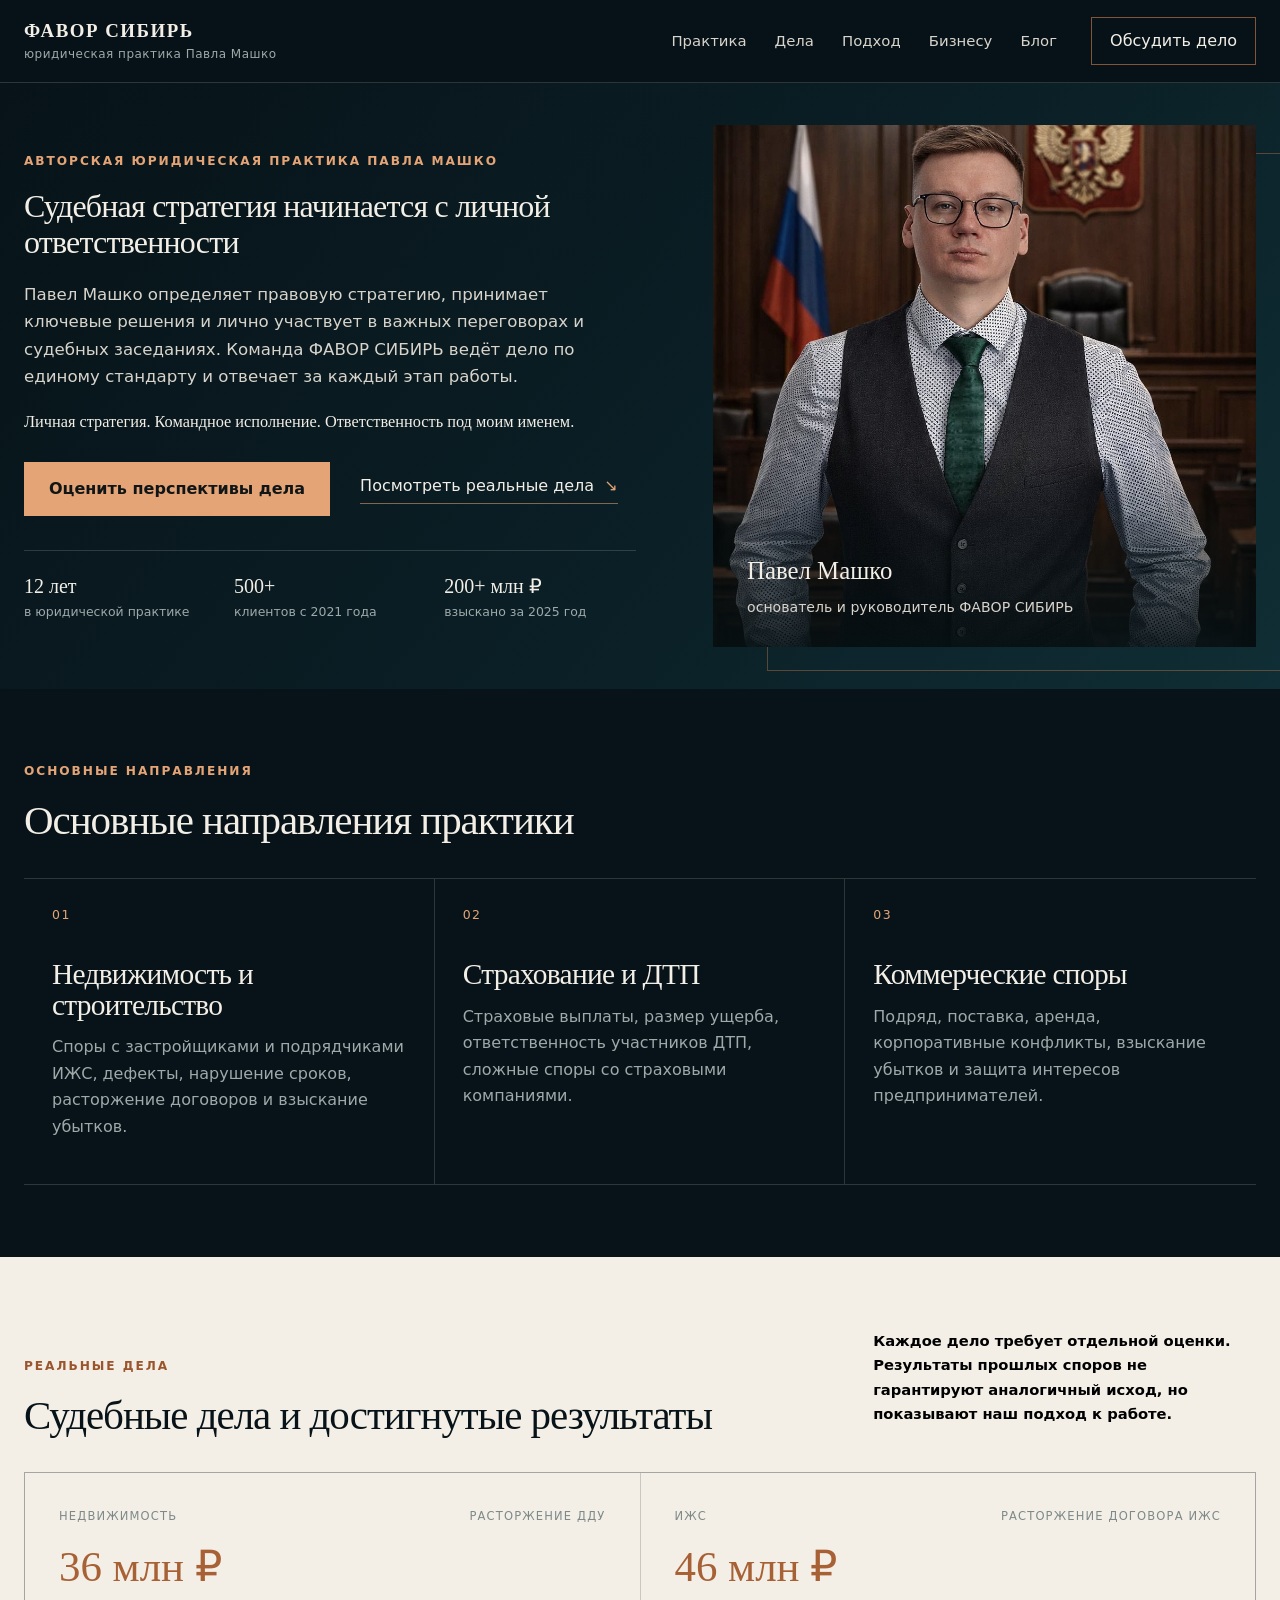
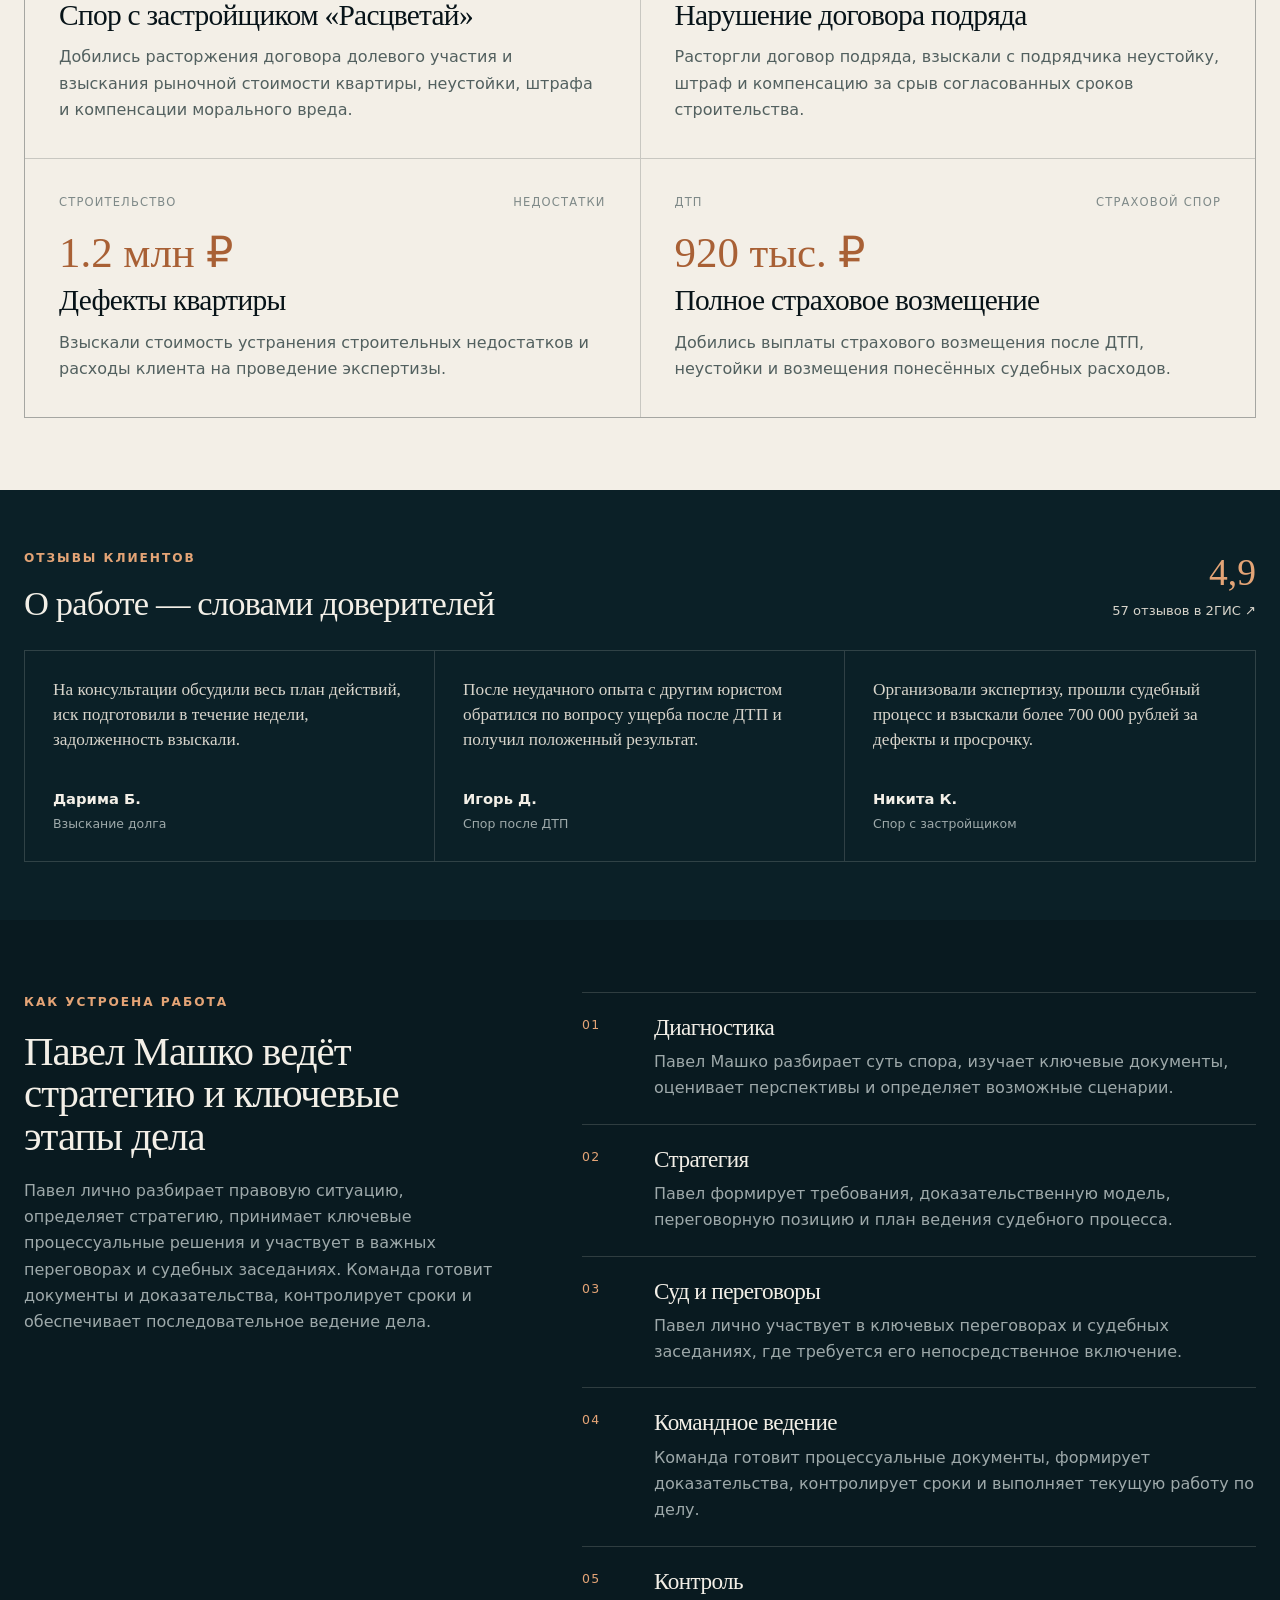
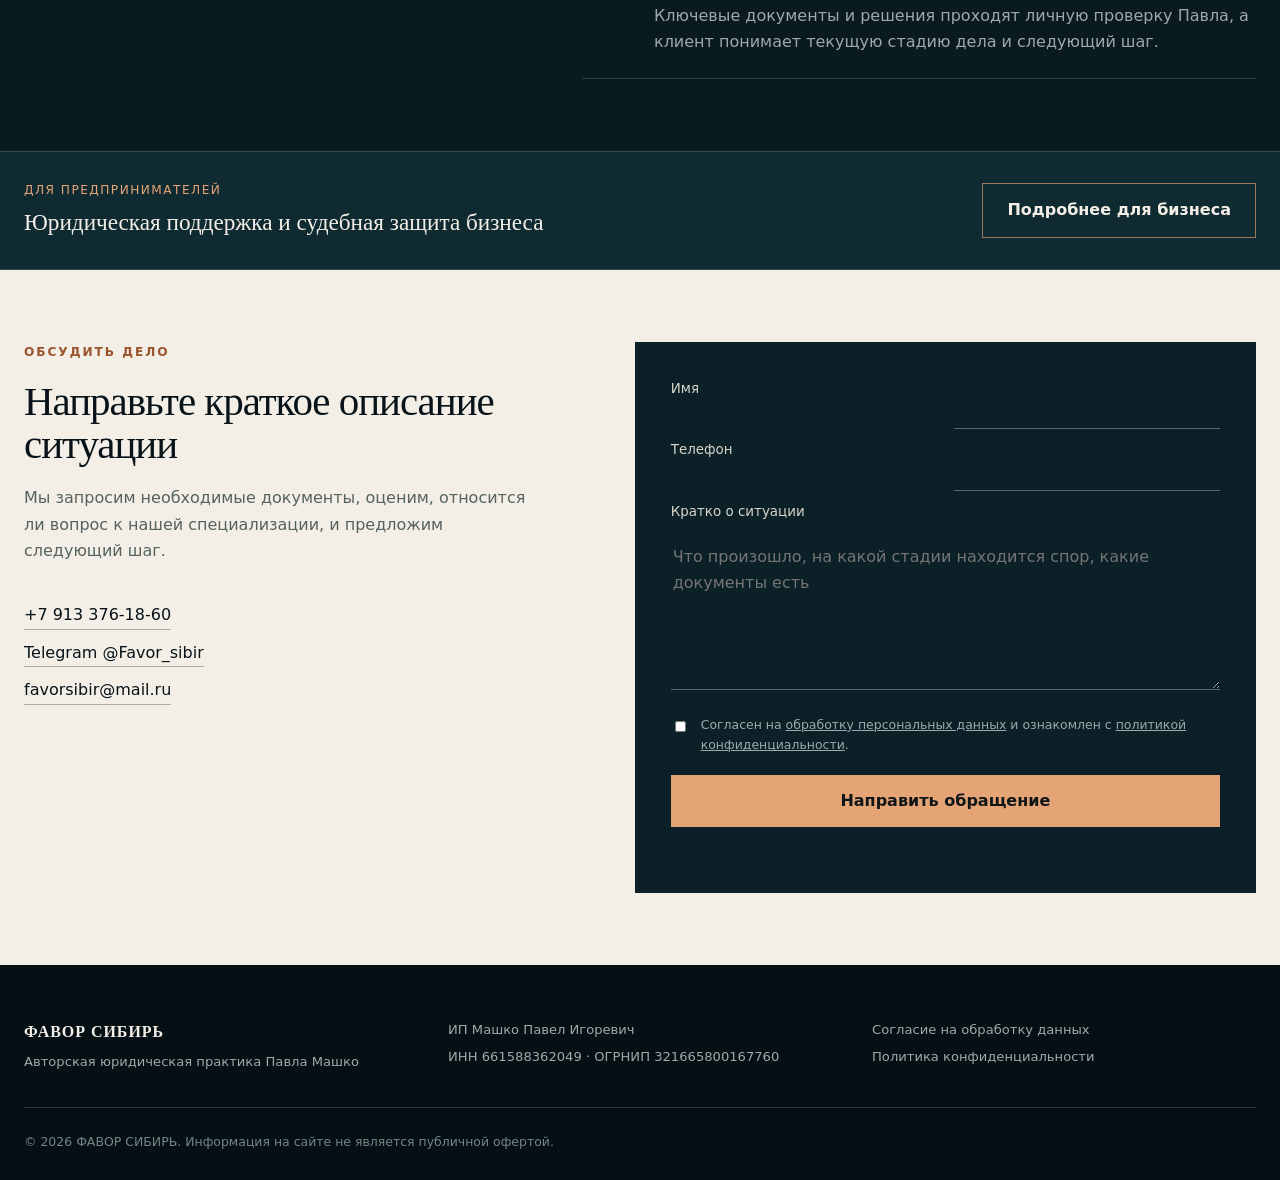
==== commit 57568427: "Update index.html" ====
--- a/index.html
+++ b/index.html
@@ -100,22 +100,22 @@
             <p>Добились расторжения договора долевого участия и взыскания рыночной стоимости квартиры, неустойки, штрафа и компенсации морального вреда.</p>
           </article>
           <article class="case-card reveal">
-            <div class="case-topline"><span>ИЖС</span><span>Нарушение сроков</span></div>
-            <div class="case-result">1,85 млн ₽</div>
-            <h3>Просрочка строительства дома</h3>
-            <p>Взыскали с подрядчика неустойку, штраф и компенсацию за срыв согласованных сроков строительства.</p>
+            <div class="case-topline"><span>ИЖС</span><span>Расторжение договора ИЖС</span></div>
+            <div class="case-result">46 млн ₽</div>
+            <h3>Нарушение договора подряда</h3>
+            <p>Расторгли договор подряда, взыскали с подрядчика неустойку, штраф и компенсацию за срыв согласованных сроков строительства.</p>
           </article>
           <article class="case-card reveal">
             <div class="case-topline"><span>Строительство</span><span>Недостатки</span></div>
-            <div class="case-result">890 тыс. ₽</div>
+            <div class="case-result">1.2 млн ₽</div>
             <h3>Дефекты квартиры</h3>
             <p>Взыскали стоимость устранения строительных недостатков и расходы клиента на проведение экспертизы.</p>
           </article>
           <article class="case-card reveal">
             <div class="case-topline"><span>ДТП</span><span>Страховой спор</span></div>
-            <div class="case-result">620 тыс. ₽</div>
+            <div class="case-result">920 тыс. ₽</div>
             <h3>Полное страховое возмещение</h3>
-            <p>Добились выплаты страхового возмещения после ДТП и возмещения понесённых судебных расходов.</p>
+            <p>Добились выплаты страхового возмещения после ДТП, неустойки и возмещения понесённых судебных расходов.</p>
           </article>
         </div>
       </div>
